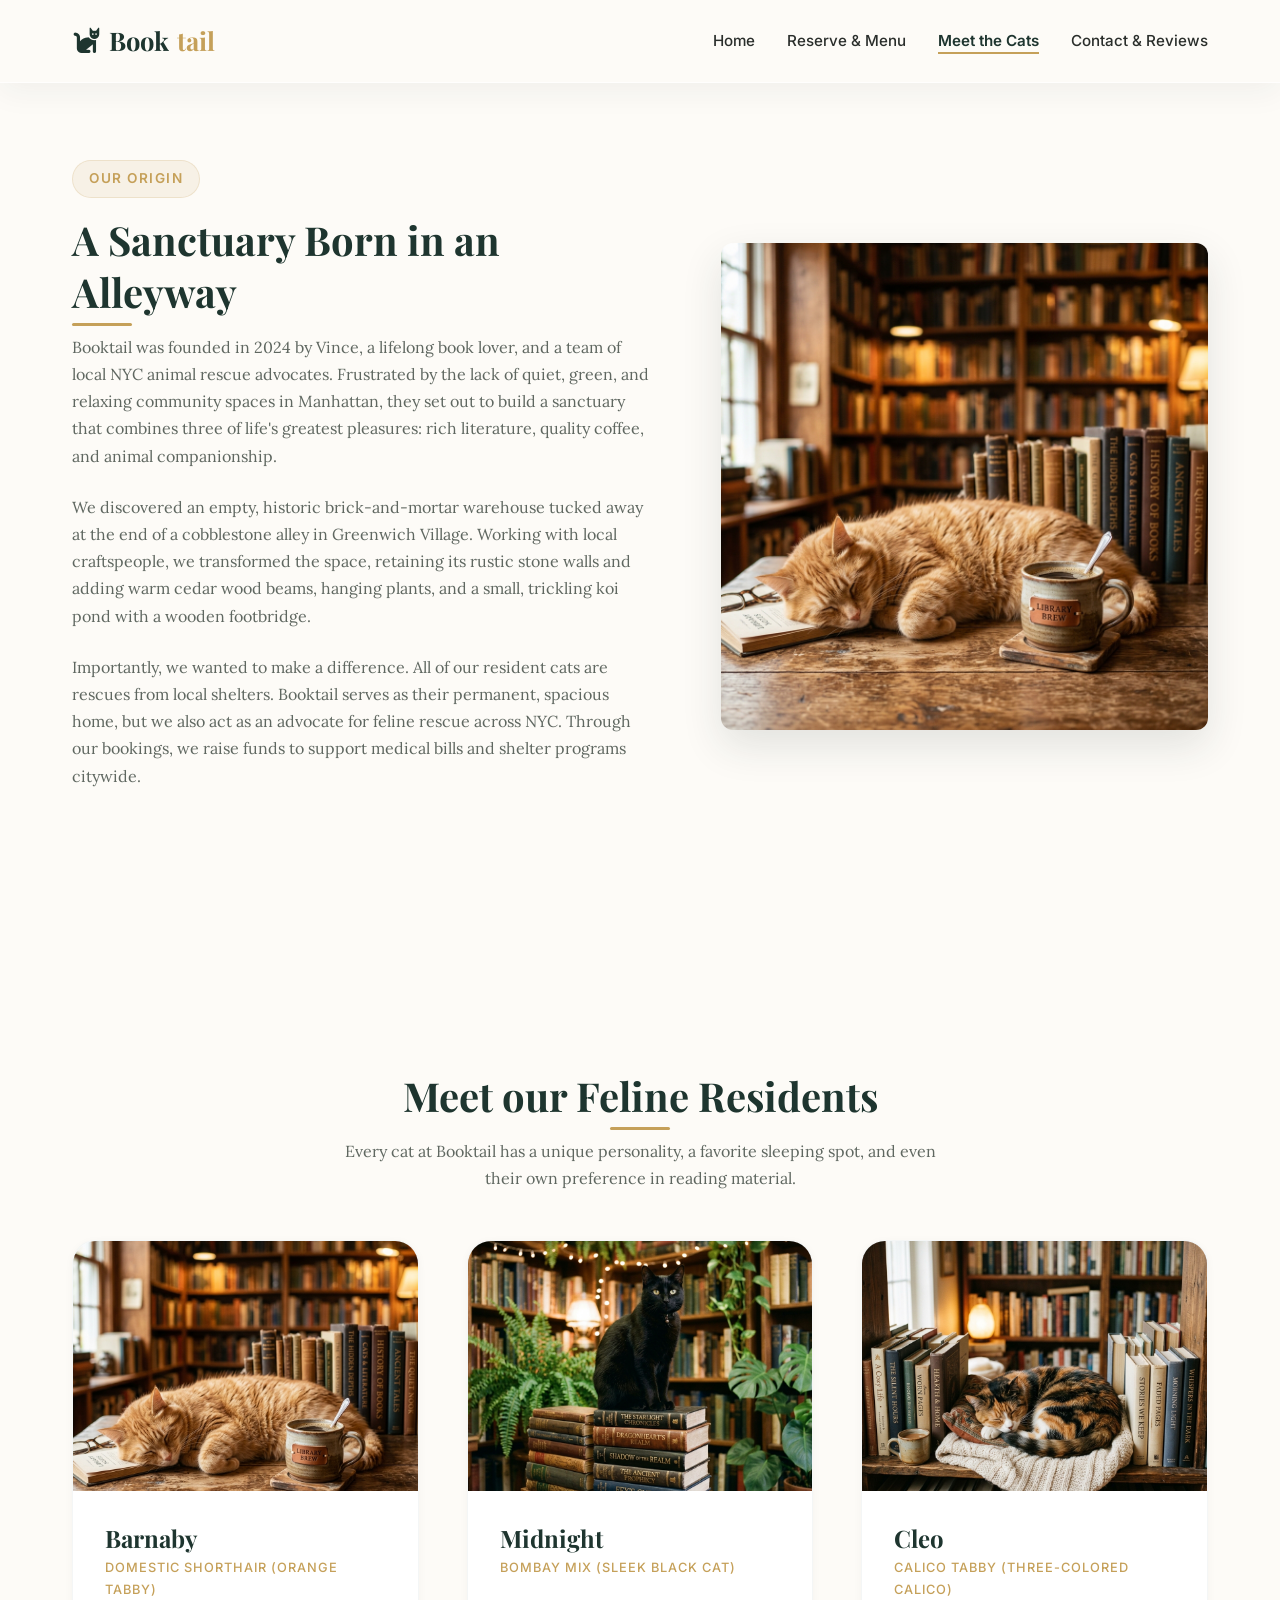
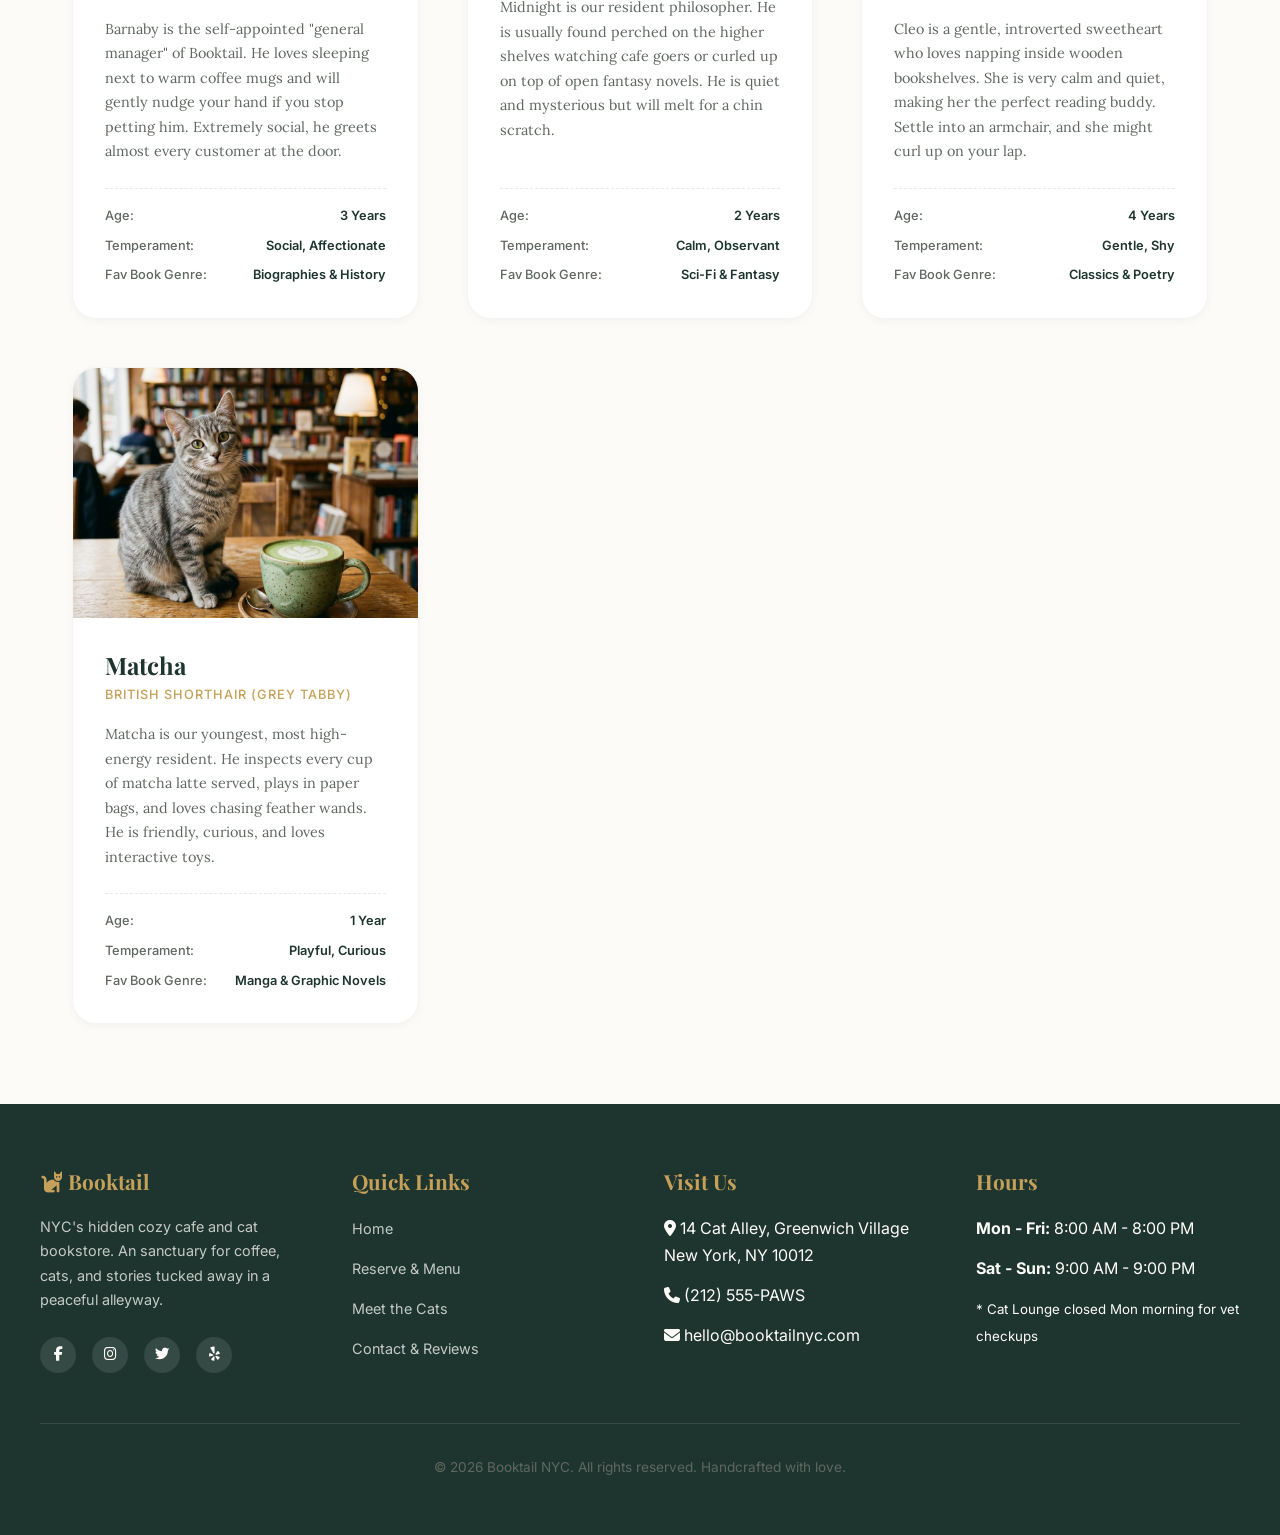
==== about.html @ b5bdcf55 "feat: create about us and meet the cats page" ====
<!DOCTYPE html>
<html lang="en">
<head>
  <meta charset="UTF-8">
  <meta name="viewport" content="width=device-width, initial-scale=1.0">
  <title>About Us & Meet the Cats | Booktail NYC</title>
  <meta name="description" content="Read the story of Booktail NYC and meet our resident rescue cats including Barnaby, Midnight, Cleo, and Matcha.">
  <link rel="stylesheet" href="styles.css">
  <link rel="stylesheet" href="https://cdnjs.cloudflare.com/ajax/libs/font-awesome/6.4.0/css/all.min.css">
</head>
<body>

  <!-- Navigation Header -->
  <header id="main-header">
    <nav class="navbar" id="main-navbar">
      <a href="index.html" class="logo" id="nav-logo">
        <i class="fa-solid fa-cat"></i> Book<span>tail</span>
      </a>
      <button class="menu-toggle" id="mobile-menu-toggle" aria-label="Toggle Navigation Menu">
        <i class="fa-solid fa-bars"></i>
      </button>
      <ul class="nav-links" id="nav-links-menu">
        <li><a href="index.html" id="link-home">Home</a></li>
        <li><a href="reserve.html" id="link-reserve">Reserve & Menu</a></li>
        <li><a href="about.html" class="active" id="link-about">Meet the Cats</a></li>
        <li><a href="contact.html" id="link-contact">Contact & Reviews</a></li>
      </ul>
    </nav>
  </header>

  <main id="about-main">
    
    <!-- Our Story Section -->
    <section class="about-intro-section" id="story-section">
      <div class="about-intro-grid" id="story-grid-container">
        
        <!-- Story Text -->
        <div class="about-story-text" id="story-details">
          <span class="highlight-badge">Our Origin</span>
          <h2>A Sanctuary Born in an Alleyway</h2>
          <p>Booktail was founded in 2024 by Vince, a lifelong book lover, and a team of local NYC animal rescue advocates. Frustrated by the lack of quiet, green, and relaxing community spaces in Manhattan, they set out to build a sanctuary that combines three of life's greatest pleasures: rich literature, quality coffee, and animal companionship.</p>
          <p>We discovered an empty, historic brick-and-mortar warehouse tucked away at the end of a cobblestone alley in Greenwich Village. Working with local craftspeople, we transformed the space, retaining its rustic stone walls and adding warm cedar wood beams, hanging plants, and a small, trickling koi pond with a wooden footbridge.</p>
          <p>Importantly, we wanted to make a difference. All of our resident cats are rescues from local shelters. Booktail serves as their permanent, spacious home, but we also act as an advocate for feline rescue across NYC. Through our bookings, we raise funds to support medical bills and shelter programs citywide.</p>
        </div>

        <!-- Story Image -->
        <div class="about-story-image" id="story-image-wrapper">
          <img src="images/cat1.png" alt="Orange tabby cat cozying up near coffee cup in Booktail cafe" style="box-shadow: var(--shadow-lg);">
        </div>

      </div>
    </section>

    <!-- Feline Family Showcase -->
    <section class="cats-section" id="cats">
      <h2 class="center-header" id="cats-heading">Meet our Feline Residents</h2>
      <p style="text-align: center; max-width: 600px; margin: 1rem auto 3rem;" id="cats-subheading">
        Every cat at Booktail has a unique personality, a favorite sleeping spot, and even their own preference in reading material.
      </p>

      <!-- Cats Grid -->
      <div class="cats-grid" id="cats-grid-container">
        
        <!-- Cat Card 1: Barnaby -->
        <div class="cat-card" id="cat-barnaby">
          <div class="cat-img-box">
            <img src="images/cat1.png" alt="Barnaby, the fluffy orange cat at Booktail">
          </div>
          <div class="cat-info">
            <h3 class="cat-name">Barnaby</h3>
            <span class="cat-breed">Domestic Shorthair (Orange Tabby)</span>
            <p class="cat-bio">Barnaby is the self-appointed "general manager" of Booktail. He loves sleeping next to warm coffee mugs and will gently nudge your hand if you stop petting him. Extremely social, he greets almost every customer at the door.</p>
            <div class="cat-metadata">
              <div class="cat-meta-row">
                <span class="cat-meta-label">Age:</span>
                <span class="cat-meta-val">3 Years</span>
              </div>
              <div class="cat-meta-row">
                <span class="cat-meta-label">Temperament:</span>
                <span class="cat-meta-val">Social, Affectionate</span>
              </div>
              <div class="cat-meta-row">
                <span class="cat-meta-label">Fav Book Genre:</span>
                <span class="cat-meta-val">Biographies & History</span>
              </div>
            </div>
          </div>
        </div>

        <!-- Cat Card 2: Midnight -->
        <div class="cat-card" id="cat-midnight">
          <div class="cat-img-box">
            <img src="images/cat2.png" alt="Midnight, the sleek black cat at Booktail">
          </div>
          <div class="cat-info">
            <h3 class="cat-name">Midnight</h3>
            <span class="cat-breed">Bombay Mix (Sleek Black Cat)</span>
            <p class="cat-bio">Midnight is our resident philosopher. He is usually found perched on the higher shelves watching cafe goers or curled up on top of open fantasy novels. He is quiet and mysterious but will melt for a chin scratch.</p>
            <div class="cat-metadata">
              <div class="cat-meta-row">
                <span class="cat-meta-label">Age:</span>
                <span class="cat-meta-val">2 Years</span>
              </div>
              <div class="cat-meta-row">
                <span class="cat-meta-label">Temperament:</span>
                <span class="cat-meta-val">Calm, Observant</span>
              </div>
              <div class="cat-meta-row">
                <span class="cat-meta-label">Fav Book Genre:</span>
                <span class="cat-meta-val">Sci-Fi & Fantasy</span>
              </div>
            </div>
          </div>
        </div>

        <!-- Cat Card 3: Cleo -->
        <div class="cat-card" id="cat-cleo">
          <div class="cat-img-box">
            <img src="images/cat3.png" alt="Cleo, the calico cat at Booktail">
          </div>
          <div class="cat-info">
            <h3 class="cat-name">Cleo</h3>
            <span class="cat-breed">Calico Tabby (Three-Colored Calico)</span>
            <p class="cat-bio">Cleo is a gentle, introverted sweetheart who loves napping inside wooden bookshelves. She is very calm and quiet, making her the perfect reading buddy. Settle into an armchair, and she might curl up on your lap.</p>
            <div class="cat-metadata">
              <div class="cat-meta-row">
                <span class="cat-meta-label">Age:</span>
                <span class="cat-meta-val">4 Years</span>
              </div>
              <div class="cat-meta-row">
                <span class="cat-meta-label">Temperament:</span>
                <span class="cat-meta-val">Gentle, Shy</span>
              </div>
              <div class="cat-meta-row">
                <span class="cat-meta-label">Fav Book Genre:</span>
                <span class="cat-meta-val">Classics & Poetry</span>
              </div>
            </div>
          </div>
        </div>

        <!-- Cat Card 4: Matcha -->
        <div class="cat-card" id="cat-matcha">
          <div class="cat-img-box">
            <img src="images/cat4.png" alt="Matcha, the grey tabby cat at Booktail">
          </div>
          <div class="cat-info">
            <h3 class="cat-name">Matcha</h3>
            <span class="cat-breed">British Shorthair (Grey Tabby)</span>
            <p class="cat-bio">Matcha is our youngest, most high-energy resident. He inspects every cup of matcha latte served, plays in paper bags, and loves chasing feather wands. He is friendly, curious, and loves interactive toys.</p>
            <div class="cat-metadata">
              <div class="cat-meta-row">
                <span class="cat-meta-label">Age:</span>
                <span class="cat-meta-val">1 Year</span>
              </div>
              <div class="cat-meta-row">
                <span class="cat-meta-label">Temperament:</span>
                <span class="cat-meta-val">Playful, Curious</span>
              </div>
              <div class="cat-meta-row">
                <span class="cat-meta-label">Fav Book Genre:</span>
                <span class="cat-meta-val">Manga & Graphic Novels</span>
              </div>
            </div>
          </div>
        </div>

      </div>
    </section>

  </main>

  <!-- Footer -->
  <footer id="main-footer">
    <div class="footer-content" id="footer-sections">
      <div class="footer-section" id="footer-about">
        <h3><i class="fa-solid fa-cat"></i> Booktail</h3>
        <p>NYC's hidden cozy cafe and cat bookstore. An sanctuary for coffee, cats, and stories tucked away in a peaceful alleyway.</p>
        <div class="social-links" id="footer-socials">
          <a href="#" aria-label="Facebook"><i class="fa-brands fa-facebook-f"></i></a>
          <a href="#" aria-label="Instagram"><i class="fa-brands fa-instagram"></i></a>
          <a href="#" aria-label="Twitter"><i class="fa-brands fa-twitter"></i></a>
          <a href="#" aria-label="Yelp"><i class="fa-brands fa-yelp"></i></a>
        </div>
      </div>
      <div class="footer-section" id="footer-links">
        <h3>Quick Links</h3>
        <ul>
          <li><a href="index.html">Home</a></li>
          <li><a href="reserve.html">Reserve & Menu</a></li>
          <li><a href="about.html">Meet the Cats</a></li>
          <li><a href="contact.html">Contact & Reviews</a></li>
        </ul>
      </div>
      <div class="footer-section" id="footer-contact">
        <h3>Visit Us</h3>
        <ul>
          <li><i class="fa-solid fa-location-dot"></i> 14 Cat Alley, Greenwich Village<br>New York, NY 10012</li>
          <li><i class="fa-solid fa-phone"></i> (212) 555-PAWS</li>
          <li><i class="fa-solid fa-envelope"></i> hello@booktailnyc.com</li>
        </ul>
      </div>
      <div class="footer-section" id="footer-hours">
        <h3>Hours</h3>
        <ul>
          <li><strong>Mon - Fri:</strong> 8:00 AM - 8:00 PM</li>
          <li><strong>Sat - Sun:</strong> 9:00 AM - 9:00 PM</li>
          <li><small>* Cat Lounge closed Mon morning for vet checkups</small></li>
        </ul>
      </div>
    </div>
    <div class="footer-bottom" id="footer-copyright">
      <p>&copy; 2026 Booktail NYC. All rights reserved. Handcrafted with love.</p>
    </div>
  </footer>

  <script src="app.js"></script>
</body>
</html>
---- styles.css ----
/* Booktail Cafe & Bookstore - Lush Cozy Sanctuary Design System */

/* 1. Imports & CSS Custom Properties */
@import url('https://fonts.googleapis.com/css2?family=Inter:wght@300;400;500;600&family=Lora:ital,wght@0,400;0,500;1,400&family=Playfair+Display:ital,wght@0,400;0,600;0,700;1,400&display=swap');

:root {
  /* Color Palette */
  --bg-primary: #FDFBF7;         /* Warm Sand */
  --bg-secondary: #F6F1E9;       /* Soft Cream / Almond */
  --color-primary: #1E352F;      /* Deep Forest Green */
  --color-secondary: #2D5A4F;    /* Moss Green */
  --accent-gold: #C5A059;        /* Warm Gold */
  --accent-gold-hover: #AB853E;  /* Darker Gold */
  --color-stone: #4A524A;        /* Stone Gray */
  --color-text: #2A2E2B;         /* Dark Slate */
  --color-text-light: #5F6760;   /* Charcoal Muted Gray */
  --color-white: #FFFFFF;
  --color-accent-soft: rgba(197, 160, 89, 0.1);
  --color-danger: #D9534F;
  --color-success: #2E7D32;

  /* Fonts */
  --font-heading: 'Playfair Display', Georgia, serif;
  --font-body: 'Lora', Cambria, serif;
  --font-ui: 'Inter', system-ui, -apple-system, sans-serif;

  /* Shadows & Glassmorphism */
  --glass-bg: rgba(253, 251, 247, 0.85);
  --glass-border: rgba(255, 255, 255, 0.6);
  --glass-shadow: 0 8px 32px 0 rgba(30, 53, 47, 0.06);
  --shadow-sm: 0 2px 8px rgba(0, 0, 0, 0.04);
  --shadow-md: 0 8px 24px rgba(30, 53, 47, 0.08);
  --shadow-lg: 0 16px 40px rgba(30, 53, 47, 0.12);

  /* Layout */
  --max-width: 1200px;
  --border-radius-sm: 6px;
  --border-radius-md: 12px;
  --border-radius-lg: 24px;
  --transition-smooth: all 0.35s cubic-bezier(0.4, 0, 0.2, 1);
}

/* 2. Reset */
*, *::before, *::after {
  box-sizing: border-box;
  margin: 0;
  padding: 0;
}

html {
  scroll-behavior: smooth;
  font-size: 16px;
}

body {
  background-color: var(--bg-primary);
  color: var(--color-text);
  font-family: var(--font-body);
  line-height: 1.7;
  -webkit-font-smoothing: antialiased;
  overflow-x: hidden;
}

/* 3. Typography & Base Elements */
h1, h2, h3, h4, h5, h6 {
  font-family: var(--font-heading);
  color: var(--color-primary);
  font-weight: 700;
  line-height: 1.3;
}

h1 {
  font-size: clamp(2.5rem, 5vw, 4rem);
}

h2 {
  font-size: clamp(1.8rem, 4vw, 2.5rem);
  margin-bottom: 1rem;
  position: relative;
  display: inline-block;
}

h2::after {
  content: '';
  position: absolute;
  bottom: -8px;
  left: 0;
  width: 60px;
  height: 3px;
  background-color: var(--accent-gold);
  border-radius: 2px;
}

/* Center aligned header variant */
h2.center-header {
  display: block;
  text-align: center;
}
h2.center-header::after {
  left: 50%;
  transform: translateX(-50%);
}

h3 {
  font-size: 1.5rem;
  margin-bottom: 0.5rem;
}

p {
  margin-bottom: 1.5rem;
  color: var(--color-text-light);
}

a {
  color: var(--color-secondary);
  text-decoration: none;
  transition: var(--transition-smooth);
}

a:hover {
  color: var(--accent-gold);
}

img {
  max-width: 100%;
  height: auto;
  display: block;
  border-radius: var(--border-radius-md);
}

/* Buttons */
.btn {
  display: inline-flex;
  align-items: center;
  justify-content: center;
  padding: 0.8rem 1.8rem;
  font-family: var(--font-ui);
  font-weight: 500;
  font-size: 0.95rem;
  border-radius: 50px;
  cursor: pointer;
  transition: var(--transition-smooth);
  border: 2px solid transparent;
  outline: none;
  gap: 0.5rem;
}

.btn-primary {
  background-color: var(--color-primary);
  color: var(--bg-primary);
}

.btn-primary:hover {
  background-color: var(--color-secondary);
  transform: translateY(-2px);
  box-shadow: 0 4px 15px rgba(45, 90, 79, 0.3);
  color: var(--color-white);
}

.btn-secondary {
  background-color: transparent;
  color: var(--color-primary);
  border-color: var(--color-primary);
}

.btn-secondary:hover {
  background-color: var(--color-primary);
  color: var(--bg-primary);
  transform: translateY(-2px);
}

.btn-gold {
  background-color: var(--accent-gold);
  color: var(--color-primary);
  font-weight: 600;
}

.btn-gold:hover {
  background-color: var(--accent-gold-hover);
  color: var(--color-white);
  transform: translateY(-2px);
  box-shadow: 0 4px 15px rgba(197, 160, 89, 0.3);
}

.btn-sm {
  padding: 0.5rem 1.2rem;
  font-size: 0.85rem;
}

/* 4. Layout & Containers */
header {
  position: fixed;
  top: 0;
  left: 0;
  width: 100%;
  z-index: 1000;
  background: var(--glass-bg);
  backdrop-filter: blur(12px);
  -webkit-backdrop-filter: blur(12px);
  border-bottom: 1px solid var(--glass-border);
  box-shadow: var(--glass-shadow);
  transition: var(--transition-smooth);
}

.navbar {
  max-width: var(--max-width);
  margin: 0 auto;
  padding: 1.2rem 2rem;
  display: flex;
  justify-content: space-between;
  align-items: center;
}

.logo {
  font-family: var(--font-heading);
  font-size: 1.6rem;
  font-weight: 700;
  color: var(--color-primary);
  display: flex;
  align-items: center;
  gap: 0.5rem;
}

.logo span {
  color: var(--accent-gold);
}

.nav-links {
  display: flex;
  list-style: none;
  gap: 2rem;
  align-items: center;
}

.nav-links a {
  font-family: var(--font-ui);
  font-weight: 500;
  font-size: 0.95rem;
  color: var(--color-text);
  position: relative;
  padding: 0.25rem 0;
}

.nav-links a::after {
  content: '';
  position: absolute;
  bottom: 0;
  left: 0;
  width: 0;
  height: 2px;
  background-color: var(--accent-gold);
  transition: var(--transition-smooth);
}

.nav-links a:hover::after,
.nav-links a.active::after {
  width: 100%;
}

.nav-links a.active {
  color: var(--color-primary);
  font-weight: 600;
}

.menu-toggle {
  display: none;
  background: none;
  border: none;
  font-size: 1.5rem;
  color: var(--color-primary);
  cursor: pointer;
}

/* Main Workspace */
main {
  margin-top: 80px; /* offset for fixed navbar */
  min-height: calc(100vh - 80px - 300px);
}

section {
  max-width: var(--max-width);
  margin: 0 auto;
  padding: 5rem 2rem;
}

.container {
  width: 100%;
}

/* Footer */
footer {
  background-color: var(--color-primary);
  color: var(--bg-primary);
  padding: 4rem 2rem 2rem;
  font-family: var(--font-ui);
}

.footer-content {
  max-width: var(--max-width);
  margin: 0 auto;
  display: grid;
  grid-template-columns: repeat(auto-fit, minmax(250px, 1fr));
  gap: 3rem;
  margin-bottom: 3rem;
}

.footer-section h3 {
  color: var(--accent-gold);
  font-family: var(--font-heading);
  font-size: 1.3rem;
  margin-bottom: 1.2rem;
}

.footer-section p, .footer-section a {
  color: rgba(253, 251, 247, 0.75);
  font-size: 0.9rem;
}

.footer-section a:hover {
  color: var(--accent-gold);
}

.footer-section ul {
  list-style: none;
}

.footer-section ul li {
  margin-bottom: 0.8rem;
}

.social-links {
  display: flex;
  gap: 1rem;
  margin-top: 1rem;
}

.social-links a {
  display: inline-flex;
  align-items: center;
  justify-content: center;
  width: 36px;
  height: 36px;
  border-radius: 50%;
  background-color: rgba(255, 255, 255, 0.1);
  color: var(--bg-primary);
  transition: var(--transition-smooth);
}

.social-links a:hover {
  background-color: var(--accent-gold);
  color: var(--color-primary);
  transform: translateY(-3px);
}

.footer-bottom {
  max-width: var(--max-width);
  margin: 0 auto;
  padding-top: 2rem;
  border-top: 1px solid rgba(253, 251, 247, 0.1);
  text-align: center;
  font-size: 0.85rem;
  color: rgba(253, 251, 247, 0.5);
}

/* 5. Home Page Specifics */
.hero {
  position: relative;
  height: 85vh;
  min-height: 550px;
  display: flex;
  align-items: center;
  color: var(--color-white);
  padding: 0;
  overflow: hidden;
  background-color: var(--color-primary);
}

.hero::before {
  content: '';
  position: absolute;
  top: 0;
  left: 0;
  width: 100%;
  height: 100%;
  background: linear-gradient(135deg, rgba(30, 53, 47, 0.92) 0%, rgba(30, 53, 47, 0.45) 100%);
  z-index: 2;
}

.hero-img {
  position: absolute;
  top: 0;
  left: 0;
  width: 100%;
  height: 100%;
  object-fit: cover;
  z-index: 1;
}

.hero-content {
  position: relative;
  z-index: 3;
  max-width: 800px;
  padding: 2rem 4rem;
}

.hero-content h1 {
  color: var(--bg-primary);
  margin-bottom: 1.5rem;
  text-shadow: 0 2px 10px rgba(0, 0, 0, 0.3);
}

.hero-content p {
  color: rgba(253, 251, 247, 0.9);
  font-size: clamp(1.1rem, 2vw, 1.3rem);
  margin-bottom: 2.5rem;
  max-width: 650px;
}

.hero-buttons {
  display: flex;
  gap: 1rem;
  flex-wrap: wrap;
}

/* Feature Panels / Vibe Showcase */
.vibe-grid {
  display: grid;
  grid-template-columns: 1fr 1fr;
  gap: 4rem;
  align-items: center;
  margin-bottom: 6rem;
}

.vibe-grid.reverse {
  direction: rtl;
}

.vibe-grid.reverse .vibe-text {
  direction: ltr;
}

.vibe-text {
  padding-right: 1.5rem;
}

.vibe-img-container {
  position: relative;
  border-radius: var(--border-radius-lg);
  overflow: hidden;
  box-shadow: var(--shadow-lg);
}

.vibe-img-container::after {
  content: '';
  position: absolute;
  top: 0;
  left: 0;
  width: 100%;
  height: 100%;
  border: 1px solid var(--glass-border);
  pointer-events: none;
  border-radius: var(--border-radius-lg);
}

.highlight-badge {
  display: inline-block;
  background-color: var(--color-accent-soft);
  color: var(--accent-gold);
  font-family: var(--font-ui);
  font-weight: 600;
  font-size: 0.85rem;
  text-transform: uppercase;
  letter-spacing: 1.5px;
  padding: 0.4rem 1rem;
  border-radius: 50px;
  margin-bottom: 1rem;
  border: 1px solid rgba(197, 160, 89, 0.2);
}

/* 6. Reserve, Menu & Books Page */
.reserve-layout {
  display: grid;
  grid-template-columns: 1fr 1fr;
  gap: 4rem;
  align-items: start;
}

.reserve-card {
  background: var(--color-white);
  border: 1px solid rgba(45, 90, 79, 0.08);
  border-radius: var(--border-radius-lg);
  padding: 3rem;
  box-shadow: var(--shadow-md);
}

/* Form Styles */
.form-group {
  margin-bottom: 1.5rem;
}

.form-group label {
  display: block;
  font-family: var(--font-ui);
  font-weight: 500;
  font-size: 0.9rem;
  color: var(--color-primary);
  margin-bottom: 0.5rem;
}

.form-control {
  width: 100%;
  padding: 0.85rem 1.2rem;
  font-family: var(--font-ui);
  font-size: 0.95rem;
  color: var(--color-text);
  background-color: var(--bg-primary);
  border: 1px solid rgba(30, 53, 47, 0.15);
  border-radius: var(--border-radius-sm);
  transition: var(--transition-smooth);
  outline: none;
}

.form-control:focus {
  border-color: var(--accent-gold);
  box-shadow: 0 0 0 3px rgba(197, 160, 89, 0.15);
}

textarea.form-control {
  resize: vertical;
  min-height: 120px;
}

.checkbox-group {
  display: flex;
  align-items: center;
  gap: 0.5rem;
}

.checkbox-group input {
  width: 18px;
  height: 18px;
  accent-color: var(--color-secondary);
}

/* Menu Section */
.menu-section {
  margin-top: 5rem;
}

.menu-tabs {
  display: flex;
  justify-content: center;
  list-style: none;
  gap: 1rem;
  margin-bottom: 3rem;
}

.menu-tab-btn {
  padding: 0.7rem 2rem;
  font-family: var(--font-ui);
  font-weight: 500;
  background-color: var(--bg-secondary);
  border: 1px solid rgba(30, 53, 47, 0.05);
  color: var(--color-text-light);
  border-radius: 50px;
  cursor: pointer;
  transition: var(--transition-smooth);
}

.menu-tab-btn:hover,
.menu-tab-btn.active {
  background-color: var(--color-primary);
  color: var(--bg-primary);
}

.menu-container {
  display: grid;
  grid-template-columns: 2fr 1fr;
  gap: 3rem;
  align-items: start;
}

.menu-grid {
  display: grid;
  grid-template-columns: 1fr 1fr;
  gap: 2rem;
}

.menu-panel {
  display: none;
}

.menu-panel.active {
  display: grid;
}

.menu-item {
  background-color: var(--color-white);
  border-radius: var(--border-radius-md);
  padding: 1.5rem;
  box-shadow: var(--shadow-sm);
  border: 1px solid rgba(45, 90, 79, 0.05);
  display: flex;
  flex-direction: column;
  justify-content: space-between;
  transition: var(--transition-smooth);
}

.menu-item:hover {
  transform: translateY(-3px);
  box-shadow: var(--shadow-md);
}

.menu-item-header {
  display: flex;
  justify-content: space-between;
  align-items: flex-start;
  margin-bottom: 0.5rem;
}

.menu-item-title {
  font-family: var(--font-heading);
  font-size: 1.15rem;
  font-weight: 600;
  color: var(--color-primary);
}

.menu-item-price {
  font-family: var(--font-ui);
  font-weight: 600;
  color: var(--accent-gold);
}

.menu-item-desc {
  font-size: 0.85rem;
  color: var(--color-text-light);
  margin-bottom: 1rem;
}

/* Pre-order Cart sidebar */
.cart-card {
  background: var(--color-white);
  border: 1px solid rgba(45, 90, 79, 0.08);
  border-radius: var(--border-radius-lg);
  padding: 2rem;
  box-shadow: var(--shadow-md);
  position: sticky;
  top: 100px;
}

.cart-title {
  font-family: var(--font-heading);
  font-size: 1.4rem;
  color: var(--color-primary);
  margin-bottom: 1.5rem;
  border-bottom: 1px solid rgba(30, 53, 47, 0.1);
  padding-bottom: 0.8rem;
  display: flex;
  justify-content: space-between;
  align-items: center;
}

.cart-items {
  list-style: none;
  max-height: 250px;
  overflow-y: auto;
  margin-bottom: 1.5rem;
  padding-right: 0.5rem;
}

.cart-item {
  display: flex;
  justify-content: space-between;
  align-items: center;
  font-family: var(--font-ui);
  font-size: 0.9rem;
  margin-bottom: 1rem;
  border-bottom: 1px dashed rgba(30, 53, 47, 0.08);
  padding-bottom: 0.5rem;
}

.cart-item-info {
  flex-grow: 1;
}

.cart-item-name {
  font-weight: 500;
  color: var(--color-text);
}

.cart-item-qty {
  font-size: 0.8rem;
  color: var(--color-text-light);
}

.cart-item-price {
  font-weight: 600;
  margin-left: 1rem;
}

.cart-remove-btn {
  background: none;
  border: none;
  color: var(--color-danger);
  cursor: pointer;
  margin-left: 0.8rem;
  font-size: 1.1rem;
  transition: var(--transition-smooth);
}

.cart-remove-btn:hover {
  transform: scale(1.2);
}

.cart-empty-msg {
  color: var(--color-text-light);
  font-style: italic;
  text-align: center;
  padding: 2rem 0;
  font-size: 0.9rem;
}

.cart-total-section {
  border-top: 1px solid rgba(30, 53, 47, 0.1);
  padding-top: 1rem;
  margin-bottom: 1.5rem;
}

.cart-total-row {
  display: flex;
  justify-content: space-between;
  font-family: var(--font-ui);
  font-weight: 600;
  font-size: 1.1rem;
  color: var(--color-primary);
}

/* Book Inventory Section */
.books-section {
  margin-top: 5rem;
  border-top: 1px solid rgba(30, 53, 47, 0.1);
  padding-top: 5rem;
}

.search-bar-container {
  display: flex;
  gap: 1rem;
  max-width: 600px;
  margin: 0 auto 3rem;
}

.search-bar {
  flex-grow: 1;
}

.books-grid {
  display: grid;
  grid-template-columns: repeat(auto-fill, minmax(280px, 1fr));
  gap: 2rem;
}

.book-card {
  background-color: var(--color-white);
  border-radius: var(--border-radius-md);
  padding: 1.8rem;
  box-shadow: var(--shadow-sm);
  border: 1px solid rgba(45, 90, 79, 0.05);
  display: flex;
  flex-direction: column;
  justify-content: space-between;
  transition: var(--transition-smooth);
  position: relative;
  overflow: hidden;
}

.book-card::before {
  content: '';
  position: absolute;
  top: 0;
  left: 0;
  width: 5px;
  height: 100%;
  background-color: var(--color-secondary);
}

.book-card.fantasy::before { background-color: #7B1FA2; }
.book-card.classic::before { background-color: #388E3C; }
.book-card.thriller::before { background-color: #D32F2F; }
.book-card.nonfiction::before { background-color: #F57C00; }
.book-card.manga::before { background-color: #0288D1; }

.book-card:hover {
  transform: translateY(-4px);
  box-shadow: var(--shadow-md);
}

.book-genre {
  font-family: var(--font-ui);
  font-size: 0.75rem;
  font-weight: 600;
  text-transform: uppercase;
  color: var(--color-text-light);
  margin-bottom: 0.5rem;
  letter-spacing: 1px;
}

.book-title {
  font-family: var(--font-heading);
  font-size: 1.25rem;
  color: var(--color-primary);
  margin-bottom: 0.25rem;
  font-weight: 600;
  line-height: 1.4;
}

.book-author {
  font-size: 0.9rem;
  font-style: italic;
  color: var(--color-text-light);
  margin-bottom: 1rem;
}

.book-details {
  font-family: var(--font-ui);
  font-size: 0.85rem;
  margin-bottom: 1.5rem;
}

.book-detail-row {
  display: flex;
  justify-content: space-between;
  margin-bottom: 0.4rem;
}

.book-status {
  display: inline-flex;
  align-items: center;
  gap: 0.3rem;
  padding: 0.2rem 0.6rem;
  border-radius: 4px;
  font-size: 0.75rem;
  font-weight: 600;
  font-family: var(--font-ui);
}

.book-status.available {
  background-color: rgba(46, 125, 50, 0.1);
  color: var(--color-success);
}

.book-status.rented {
  background-color: rgba(217, 83, 79, 0.1);
  color: var(--color-danger);
}

/* Modal overlay */
.modal-overlay {
  position: fixed;
  top: 0;
  left: 0;
  width: 100%;
  height: 100%;
  background-color: rgba(30, 53, 47, 0.6);
  z-index: 2000;
  display: flex;
  align-items: center;
  justify-content: center;
  opacity: 0;
  pointer-events: none;
  transition: var(--transition-smooth);
  backdrop-filter: blur(4px);
}

.modal-overlay.active {
  opacity: 1;
  pointer-events: auto;
}

.modal-box {
  background-color: var(--color-white);
  border-radius: var(--border-radius-lg);
  padding: 3rem;
  max-width: 500px;
  width: 90%;
  text-align: center;
  box-shadow: var(--shadow-lg);
  transform: translateY(-30px);
  transition: var(--transition-smooth);
  border: 1px solid var(--glass-border);
}

.modal-overlay.active .modal-box {
  transform: translateY(0);
}

.modal-icon {
  font-size: 3rem;
  color: var(--accent-gold);
  margin-bottom: 1.5rem;
}

.modal-box h3 {
  margin-bottom: 1rem;
}

.modal-box p {
  font-size: 0.95rem;
  margin-bottom: 2rem;
}

/* 7. About Us & Meet the Cats Page */
.about-intro-grid {
  display: grid;
  grid-template-columns: 1.2fr 1fr;
  gap: 4rem;
  align-items: center;
  margin-bottom: 6rem;
}

.cats-grid {
  display: grid;
  grid-template-columns: repeat(auto-fit, minmax(280px, 1fr));
  gap: 3rem;
  margin-top: 3rem;
}

.cat-card {
  background-color: var(--color-white);
  border-radius: var(--border-radius-lg);
  overflow: hidden;
  box-shadow: var(--shadow-sm);
  border: 1px solid rgba(45, 90, 79, 0.05);
  transition: var(--transition-smooth);
  display: flex;
  flex-direction: column;
}

.cat-card:hover {
  transform: translateY(-6px);
  box-shadow: var(--shadow-lg);
}

.cat-img-box {
  height: 250px;
  overflow: hidden;
  position: relative;
}

.cat-img-box img {
  width: 100%;
  height: 100%;
  object-fit: cover;
  border-radius: 0;
  transition: var(--transition-smooth);
}

.cat-card:hover .cat-img-box img {
  transform: scale(1.05);
}

.cat-info {
  padding: 2rem;
  display: flex;
  flex-direction: column;
  flex-grow: 1;
}

.cat-name {
  font-family: var(--font-heading);
  font-size: 1.5rem;
  color: var(--color-primary);
  margin-bottom: 0.2rem;
}

.cat-breed {
  font-family: var(--font-ui);
  font-size: 0.8rem;
  font-weight: 500;
  text-transform: uppercase;
  color: var(--accent-gold);
  letter-spacing: 1px;
  margin-bottom: 1rem;
}

.cat-bio {
  font-size: 0.9rem;
  color: var(--color-text-light);
  margin-bottom: 1.5rem;
  flex-grow: 1;
}

.cat-metadata {
  border-top: 1px dashed rgba(30, 53, 47, 0.1);
  padding-top: 1rem;
  display: flex;
  flex-direction: column;
  gap: 0.5rem;
}

.cat-meta-row {
  display: flex;
  justify-content: space-between;
  font-size: 0.8rem;
  font-family: var(--font-ui);
}

.cat-meta-label {
  color: var(--color-text-light);
  font-weight: 500;
}

.cat-meta-val {
  color: var(--color-primary);
  font-weight: 600;
}

/* 8. Contact & Reviews Page */
.contact-layout {
  display: grid;
  grid-template-columns: 1fr 1fr;
  gap: 4rem;
  align-items: start;
}

.contact-card {
  background-color: var(--color-white);
  border: 1px solid rgba(45, 90, 79, 0.08);
  border-radius: var(--border-radius-lg);
  padding: 3rem;
  box-shadow: var(--shadow-md);
}

.contact-info-list {
  list-style: none;
  margin: 2rem 0;
}

.contact-info-item {
  display: flex;
  align-items: flex-start;
  gap: 1rem;
  margin-bottom: 1.5rem;
  font-family: var(--font-ui);
}

.contact-info-icon {
  color: var(--accent-gold);
  font-size: 1.3rem;
  margin-top: 0.2rem;
}

.contact-info-title {
  font-weight: 600;
  color: var(--color-primary);
}

/* Star Rating Input */
.star-rating-container {
  display: flex;
  gap: 0.4rem;
  font-size: 1.8rem;
  margin-bottom: 0.5rem;
}

.star-rating-btn {
  color: #E2E8F0; /* Slate Gray */
  cursor: pointer;
  transition: var(--transition-smooth);
}

.star-rating-btn:hover,
.star-rating-btn.active {
  color: var(--accent-gold);
}

/* Reviews Feed */
.reviews-section-wrapper {
  margin-top: 5rem;
  border-top: 1px solid rgba(30, 53, 47, 0.1);
  padding-top: 5rem;
}

.reviews-summary {
  display: flex;
  align-items: center;
  gap: 2rem;
  margin-bottom: 3rem;
  background-color: var(--bg-secondary);
  padding: 2rem;
  border-radius: var(--border-radius-md);
}

.reviews-summary-large {
  font-size: 3rem;
  font-weight: 700;
  color: var(--color-primary);
  font-family: var(--font-ui);
}

.reviews-summary-stars {
  display: flex;
  color: var(--accent-gold);
  font-size: 1.3rem;
  margin-bottom: 0.2rem;
}

.reviews-summary-count {
  font-size: 0.85rem;
  font-family: var(--font-ui);
  color: var(--color-text-light);
}

.reviews-feed {
  display: grid;
  grid-template-columns: 1fr 1fr;
  gap: 2rem;
}

.review-item {
  background-color: var(--color-white);
  border-radius: var(--border-radius-md);
  padding: 2rem;
  box-shadow: var(--shadow-sm);
  border: 1px solid rgba(45, 90, 79, 0.05);
  transition: var(--transition-smooth);
}

.review-item:hover {
  transform: translateY(-2px);
  box-shadow: var(--shadow-md);
}

.review-header {
  display: flex;
  justify-content: space-between;
  align-items: flex-start;
  margin-bottom: 1rem;
}

.review-author {
  font-family: var(--font-heading);
  font-size: 1.15rem;
  font-weight: 600;
  color: var(--color-primary);
}

.review-date {
  font-family: var(--font-ui);
  font-size: 0.75rem;
  color: var(--color-text-light);
}

.review-stars {
  display: flex;
  color: var(--accent-gold);
  font-size: 1rem;
  margin-bottom: 0.8rem;
}

.review-comment {
  font-size: 0.9rem;
  color: var(--color-text-light);
  line-height: 1.6;
}

/* Reviews Carousel on Home Page */
.home-reviews-carousel {
  position: relative;
  max-width: 800px;
  margin: 0 auto;
  overflow: hidden;
  padding: 1rem 0;
}

.carousel-track {
  display: flex;
  transition: transform 0.5s ease-in-out;
}

.carousel-slide {
  min-width: 100%;
  padding: 1rem;
}

.carousel-card {
  background-color: var(--color-white);
  border-radius: var(--border-radius-lg);
  padding: 3rem;
  box-shadow: var(--shadow-md);
  text-align: center;
  border: 1px solid rgba(45, 90, 79, 0.05);
}

.carousel-quote {
  font-family: var(--font-heading);
  font-size: 1.4rem;
  font-style: italic;
  color: var(--color-primary);
  margin-bottom: 1.5rem;
  line-height: 1.6;
}

.carousel-stars {
  display: flex;
  justify-content: center;
  color: var(--accent-gold);
  font-size: 1.2rem;
  margin-bottom: 1rem;
}

.carousel-author {
  font-family: var(--font-ui);
  font-weight: 600;
  color: var(--color-text);
  font-size: 0.95rem;
}

.carousel-nav-btn {
  position: absolute;
  top: 50%;
  transform: translateY(-50%);
  background: var(--color-white);
  border: 1px solid rgba(30, 53, 47, 0.1);
  color: var(--color-primary);
  width: 44px;
  height: 44px;
  border-radius: 50%;
  cursor: pointer;
  display: flex;
  align-items: center;
  justify-content: center;
  box-shadow: var(--shadow-sm);
  z-index: 10;
  transition: var(--transition-smooth);
}

.carousel-nav-btn:hover {
  background-color: var(--color-primary);
  color: var(--bg-primary);
}

.carousel-nav-btn.prev { left: 0; }
.carousel-nav-btn.next { right: 0; }

.carousel-indicators {
  display: flex;
  justify-content: center;
  gap: 0.5rem;
  margin-top: 2rem;
}

.carousel-indicator {
  width: 8px;
  height: 8px;
  border-radius: 50%;
  background-color: rgba(30, 53, 47, 0.2);
  cursor: pointer;
  transition: var(--transition-smooth);
}

.carousel-indicator.active {
  background-color: var(--accent-gold);
  width: 24px;
  border-radius: 10px;
}


/* 9. Responsiveness */
@media (max-width: 992px) {
  .vibe-grid {
    grid-template-columns: 1fr;
    gap: 2.5rem;
    margin-bottom: 4rem;
  }
  
  .vibe-grid.reverse {
    direction: ltr;
  }
  
  .vibe-text {
    padding-right: 0;
  }
  
  .reserve-layout,
  .contact-layout {
    grid-template-columns: 1fr;
    gap: 3rem;
  }
  
  .menu-container {
    grid-template-columns: 1fr;
  }
  
  .cart-card {
    position: static;
  }
  
  .about-intro-grid {
    grid-template-columns: 1fr;
    gap: 2.5rem;
  }
}

@media (max-width: 768px) {
  .nav-links {
    position: fixed;
    top: 75px;
    left: -100%;
    width: 100%;
    height: calc(100vh - 75px);
    background-color: var(--bg-primary);
    flex-direction: column;
    padding: 3rem 2rem;
    gap: 2rem;
    transition: 0.4s cubic-bezier(0.4, 0, 0.2, 1);
    box-shadow: var(--shadow-lg);
    border-top: 1px solid rgba(30, 53, 47, 0.05);
    z-index: 999;
  }
  
  .nav-links.active {
    left: 0;
  }
  
  .menu-toggle {
    display: block;
  }
  
  .hero-content {
    padding: 2rem;
  }
  
  .menu-grid {
    grid-template-columns: 1fr;
  }
  
  .reviews-feed {
    grid-template-columns: 1fr;
  }
  
  .reserve-card,
  .contact-card {
    padding: 2rem 1.5rem;
  }
  
  .home-reviews-carousel {
    padding: 1rem 1.5rem;
  }
  
  .carousel-card {
    padding: 2rem 1.5rem;
  }
  
  .carousel-nav-btn {
    display: none;
  }
}
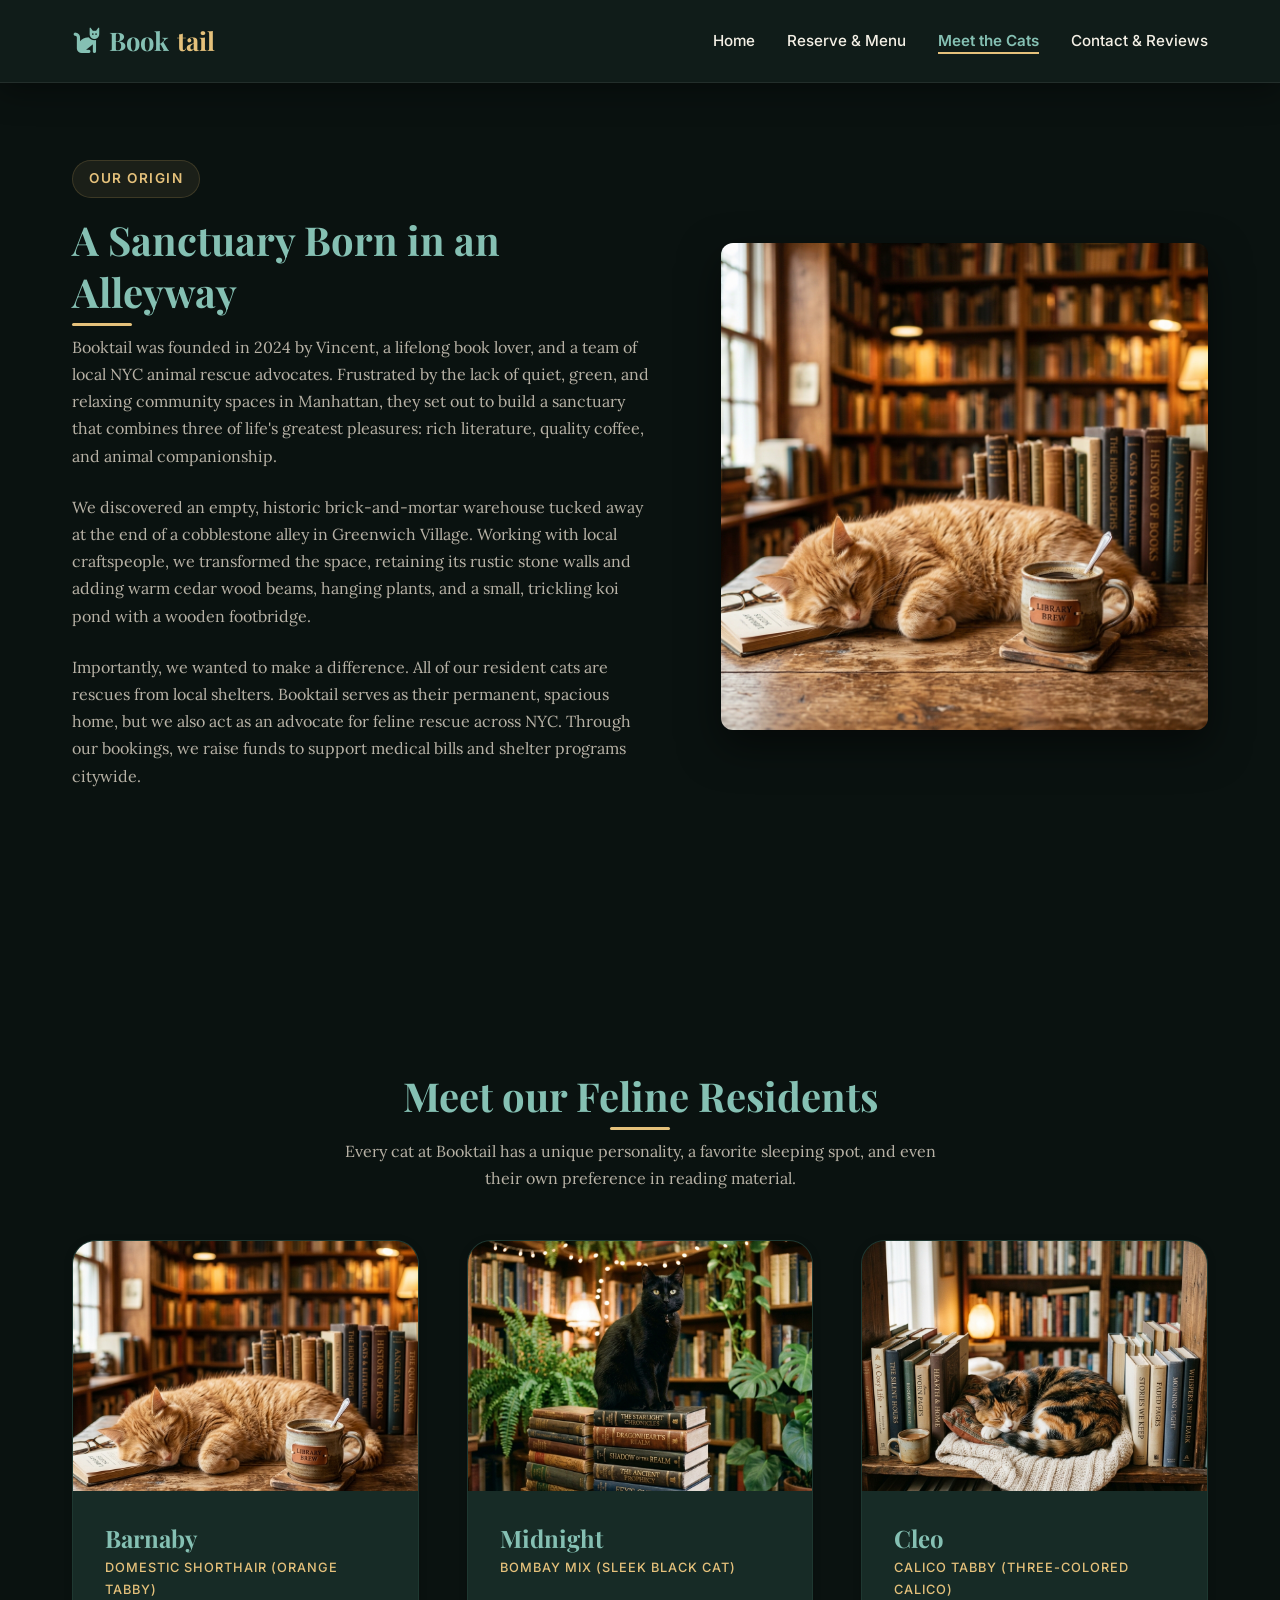
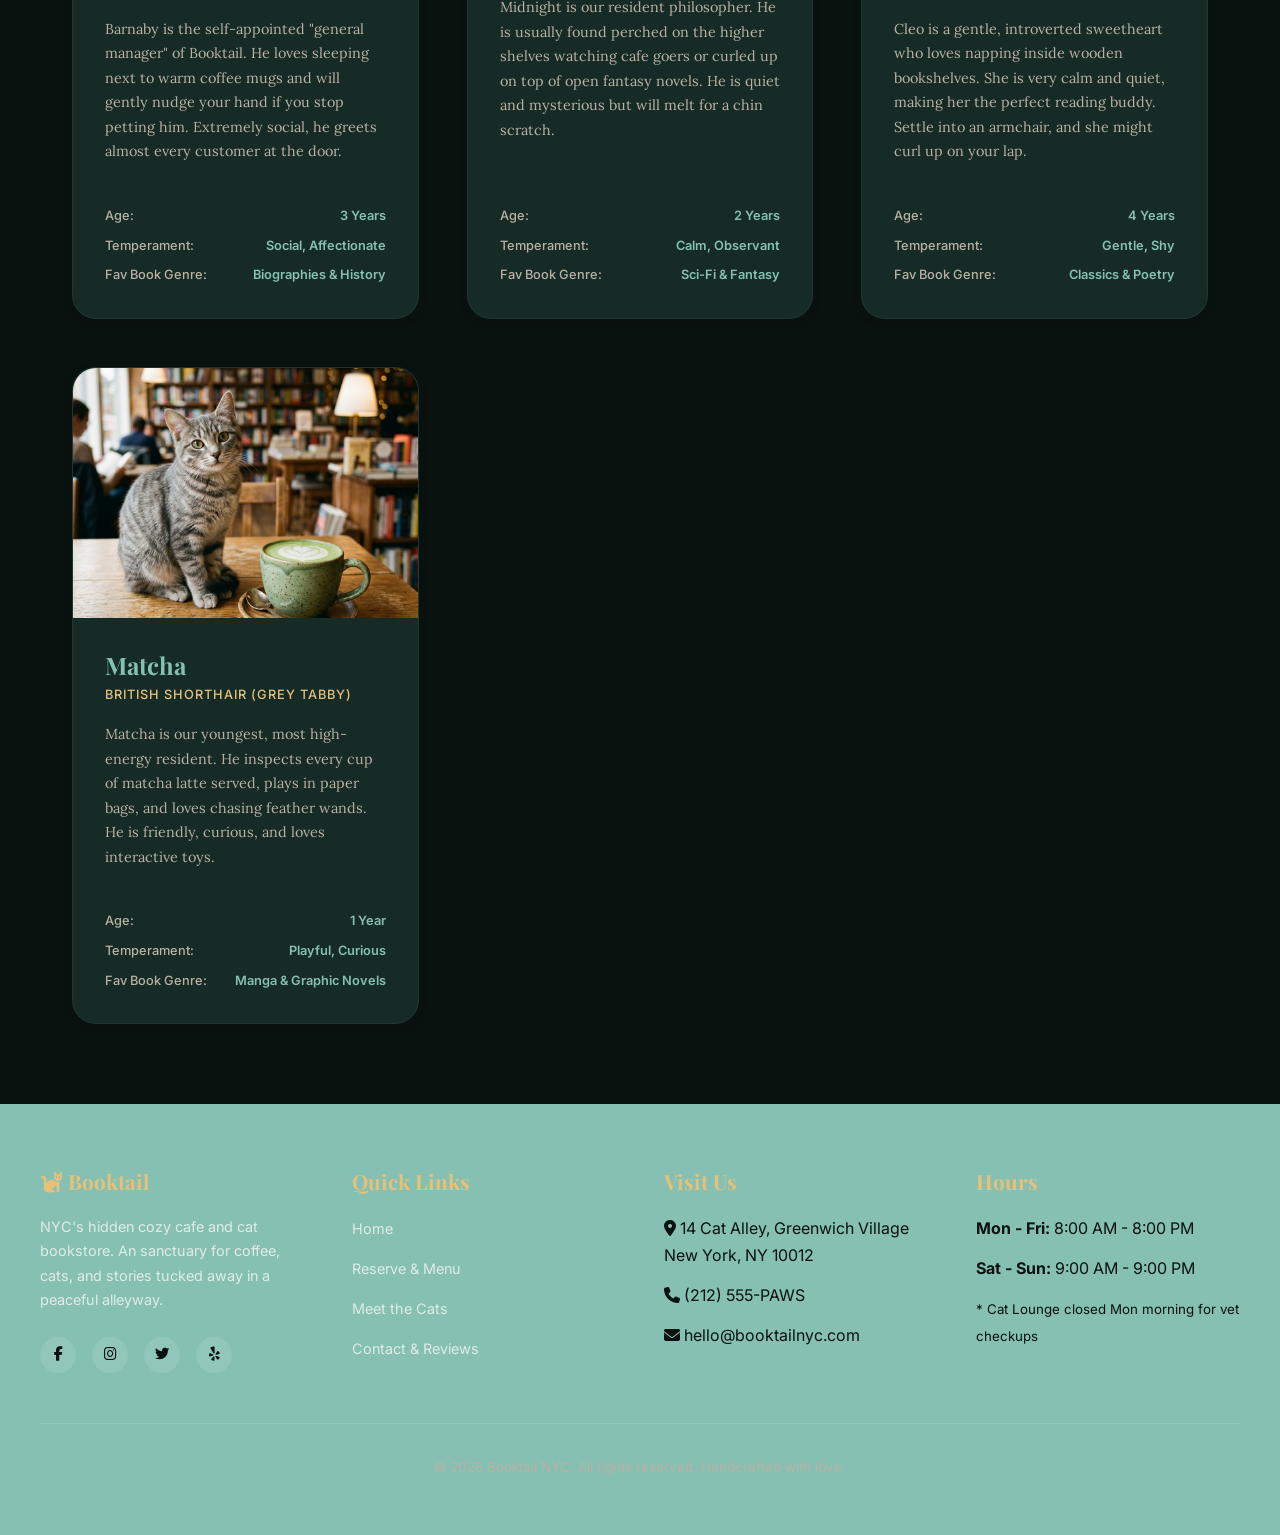
==== commit e30d25d1: "docs: update founder name from Vince to Vincent across codebase" ====
--- a/about.html
+++ b/about.html
@@ -38,7 +38,7 @@
         <div class="about-story-text" id="story-details">
           <span class="highlight-badge">Our Origin</span>
           <h2>A Sanctuary Born in an Alleyway</h2>
-          <p>Booktail was founded in 2024 by Vince, a lifelong book lover, and a team of local NYC animal rescue advocates. Frustrated by the lack of quiet, green, and relaxing community spaces in Manhattan, they set out to build a sanctuary that combines three of life's greatest pleasures: rich literature, quality coffee, and animal companionship.</p>
+          <p>Booktail was founded in 2024 by Vincent, a lifelong book lover, and a team of local NYC animal rescue advocates. Frustrated by the lack of quiet, green, and relaxing community spaces in Manhattan, they set out to build a sanctuary that combines three of life's greatest pleasures: rich literature, quality coffee, and animal companionship.</p>
           <p>We discovered an empty, historic brick-and-mortar warehouse tucked away at the end of a cobblestone alley in Greenwich Village. Working with local craftspeople, we transformed the space, retaining its rustic stone walls and adding warm cedar wood beams, hanging plants, and a small, trickling koi pond with a wooden footbridge.</p>
           <p>Importantly, we wanted to make a difference. All of our resident cats are rescues from local shelters. Booktail serves as their permanent, spacious home, but we also act as an advocate for feline rescue across NYC. Through our bookings, we raise funds to support medical bills and shelter programs citywide.</p>
         </div>
--- a/styles.css
+++ b/styles.css
@@ -5,19 +5,21 @@
 
 :root {
   /* Color Palette */
-  --bg-primary: #FDFBF7;         /* Warm Sand */
-  --bg-secondary: #F6F1E9;       /* Soft Cream / Almond */
-  --color-primary: #1E352F;      /* Deep Forest Green */
-  --color-secondary: #2D5A4F;    /* Moss Green */
-  --accent-gold: #C5A059;        /* Warm Gold */
-  --accent-gold-hover: #AB853E;  /* Darker Gold */
-  --color-stone: #4A524A;        /* Stone Gray */
-  --color-text: #2A2E2B;         /* Dark Slate */
-  --color-text-light: #5F6760;   /* Charcoal Muted Gray */
+  --bg-primary: #0A1210;         /* Extremely dark forest green */
+  --bg-secondary: #121F1C;       /* Dark charcoal forest green */
+  --bg-card: #172B26;            /* Rich dark greenhouse green for cards */
+  --color-primary: #85C0B3;      /* Glowing soft sage/mint green for headers */
+  --color-secondary: #5EA394;    /* Mid-tone bright moss green */
+  --accent-gold: #E5C17B;        /* Glowing warm gold */
+  --accent-gold-hover: #F0D59E;  /* Lighter gold hover */
+  --color-stone: #2F3E3B;        /* Dark Stone Gray */
+  --color-text: #F4F0E6;         /* Warm Paper / Ivory text */
+  --color-text-light: #B8B2A6;   /* Warm Muted Sand text */
+  --color-text-dark: #0A1210;    /* Contrast text for light buttons */
   --color-white: #FFFFFF;
-  --color-accent-soft: rgba(197, 160, 89, 0.1);
-  --color-danger: #D9534F;
-  --color-success: #2E7D32;
+  --color-accent-soft: rgba(229, 193, 123, 0.08);
+  --color-danger: #E25C59;
+  --color-success: #52B76E;
 
   /* Fonts */
   --font-heading: 'Playfair Display', Georgia, serif;
@@ -25,12 +27,12 @@
   --font-ui: 'Inter', system-ui, -apple-system, sans-serif;
 
   /* Shadows & Glassmorphism */
-  --glass-bg: rgba(253, 251, 247, 0.85);
-  --glass-border: rgba(255, 255, 255, 0.6);
-  --glass-shadow: 0 8px 32px 0 rgba(30, 53, 47, 0.06);
-  --shadow-sm: 0 2px 8px rgba(0, 0, 0, 0.04);
-  --shadow-md: 0 8px 24px rgba(30, 53, 47, 0.08);
-  --shadow-lg: 0 16px 40px rgba(30, 53, 47, 0.12);
+  --glass-bg: rgba(18, 31, 28, 0.85);
+  --glass-border: rgba(255, 255, 255, 0.08);
+  --glass-shadow: 0 8px 32px 0 rgba(0, 0, 0, 0.4);
+  --shadow-sm: 0 2px 8px rgba(0, 0, 0, 0.2);
+  --shadow-md: 0 8px 24px rgba(0, 0, 0, 0.35);
+  --shadow-lg: 0 16px 40px rgba(0, 0, 0, 0.5);
 
   /* Layout */
   --max-width: 1200px;
@@ -147,14 +149,14 @@
 
 .btn-primary {
   background-color: var(--color-primary);
-  color: var(--bg-primary);
+  color: var(--color-text-dark);
 }
 
 .btn-primary:hover {
   background-color: var(--color-secondary);
   transform: translateY(-2px);
-  box-shadow: 0 4px 15px rgba(45, 90, 79, 0.3);
-  color: var(--color-white);
+  box-shadow: 0 4px 15px rgba(94, 163, 148, 0.25);
+  color: var(--color-text-dark);
 }
 
 .btn-secondary {
@@ -165,21 +167,21 @@
 
 .btn-secondary:hover {
   background-color: var(--color-primary);
-  color: var(--bg-primary);
+  color: var(--color-text-dark);
   transform: translateY(-2px);
 }
 
 .btn-gold {
   background-color: var(--accent-gold);
-  color: var(--color-primary);
+  color: var(--color-text-dark);
   font-weight: 600;
 }
 
 .btn-gold:hover {
   background-color: var(--accent-gold-hover);
-  color: var(--color-white);
+  color: var(--color-text-dark);
   transform: translateY(-2px);
-  box-shadow: 0 4px 15px rgba(197, 160, 89, 0.3);
+  box-shadow: 0 4px 15px rgba(229, 193, 123, 0.25);
 }
 
 .btn-sm {
@@ -382,7 +384,7 @@
   left: 0;
   width: 100%;
   height: 100%;
-  background: linear-gradient(135deg, rgba(30, 53, 47, 0.92) 0%, rgba(30, 53, 47, 0.45) 100%);
+  background: linear-gradient(135deg, rgba(10, 18, 16, 0.93) 0%, rgba(10, 18, 16, 0.55) 100%);
   z-index: 2;
 }
 
@@ -404,7 +406,7 @@
 }
 
 .hero-content h1 {
-  color: var(--bg-primary);
+  color: #FDFBF7;
   margin-bottom: 1.5rem;
   text-shadow: 0 2px 10px rgba(0, 0, 0, 0.3);
 }
@@ -486,8 +488,8 @@
 }
 
 .reserve-card {
-  background: var(--color-white);
-  border: 1px solid rgba(45, 90, 79, 0.08);
+  background: var(--bg-card);
+  border: 1px solid rgba(94, 163, 148, 0.15);
   border-radius: var(--border-radius-lg);
   padding: 3rem;
   box-shadow: var(--shadow-md);
@@ -514,7 +516,7 @@
   font-size: 0.95rem;
   color: var(--color-text);
   background-color: var(--bg-primary);
-  border: 1px solid rgba(30, 53, 47, 0.15);
+  border: 1px solid rgba(94, 163, 148, 0.25);
   border-radius: var(--border-radius-sm);
   transition: var(--transition-smooth);
   outline: none;
@@ -595,11 +597,11 @@
 }
 
 .menu-item {
-  background-color: var(--color-white);
+  background-color: var(--bg-card);
   border-radius: var(--border-radius-md);
   padding: 1.5rem;
   box-shadow: var(--shadow-sm);
-  border: 1px solid rgba(45, 90, 79, 0.05);
+  border: 1px solid rgba(94, 163, 148, 0.1);
   display: flex;
   flex-direction: column;
   justify-content: space-between;
@@ -639,8 +641,8 @@
 
 /* Pre-order Cart sidebar */
 .cart-card {
-  background: var(--color-white);
-  border: 1px solid rgba(45, 90, 79, 0.08);
+  background: var(--bg-card);
+  border: 1px solid rgba(94, 163, 148, 0.15);
   border-radius: var(--border-radius-lg);
   padding: 2rem;
   box-shadow: var(--shadow-md);
@@ -760,11 +762,11 @@
 }
 
 .book-card {
-  background-color: var(--color-white);
+  background-color: var(--bg-card);
   border-radius: var(--border-radius-md);
   padding: 1.8rem;
   box-shadow: var(--shadow-sm);
-  border: 1px solid rgba(45, 90, 79, 0.05);
+  border: 1px solid rgba(94, 163, 148, 0.1);
   display: flex;
   flex-direction: column;
   justify-content: space-between;
@@ -877,7 +879,7 @@
 }
 
 .modal-box {
-  background-color: var(--color-white);
+  background-color: var(--bg-card);
   border-radius: var(--border-radius-lg);
   padding: 3rem;
   max-width: 500px;
@@ -925,11 +927,11 @@
 }
 
 .cat-card {
-  background-color: var(--color-white);
+  background-color: var(--bg-card);
   border-radius: var(--border-radius-lg);
   overflow: hidden;
   box-shadow: var(--shadow-sm);
-  border: 1px solid rgba(45, 90, 79, 0.05);
+  border: 1px solid rgba(94, 163, 148, 0.1);
   transition: var(--transition-smooth);
   display: flex;
   flex-direction: column;
@@ -1023,8 +1025,8 @@
 }
 
 .contact-card {
-  background-color: var(--color-white);
-  border: 1px solid rgba(45, 90, 79, 0.08);
+  background-color: var(--bg-card);
+  border: 1px solid rgba(94, 163, 148, 0.15);
   border-radius: var(--border-radius-lg);
   padding: 3rem;
   box-shadow: var(--shadow-md);
@@ -1117,11 +1119,11 @@
 }
 
 .review-item {
-  background-color: var(--color-white);
+  background-color: var(--bg-card);
   border-radius: var(--border-radius-md);
   padding: 2rem;
   box-shadow: var(--shadow-sm);
-  border: 1px solid rgba(45, 90, 79, 0.05);
+  border: 1px solid rgba(94, 163, 148, 0.1);
   transition: var(--transition-smooth);
 }
 
@@ -1183,12 +1185,12 @@
 }
 
 .carousel-card {
-  background-color: var(--color-white);
+  background-color: var(--bg-card);
   border-radius: var(--border-radius-lg);
   padding: 3rem;
   box-shadow: var(--shadow-md);
   text-align: center;
-  border: 1px solid rgba(45, 90, 79, 0.05);
+  border: 1px solid rgba(94, 163, 148, 0.1);
 }
 
 .carousel-quote {
@@ -1219,8 +1221,8 @@
   position: absolute;
   top: 50%;
   transform: translateY(-50%);
-  background: var(--color-white);
-  border: 1px solid rgba(30, 53, 47, 0.1);
+  background: var(--bg-card);
+  border: 1px solid rgba(94, 163, 148, 0.2);
   color: var(--color-primary);
   width: 44px;
   height: 44px;
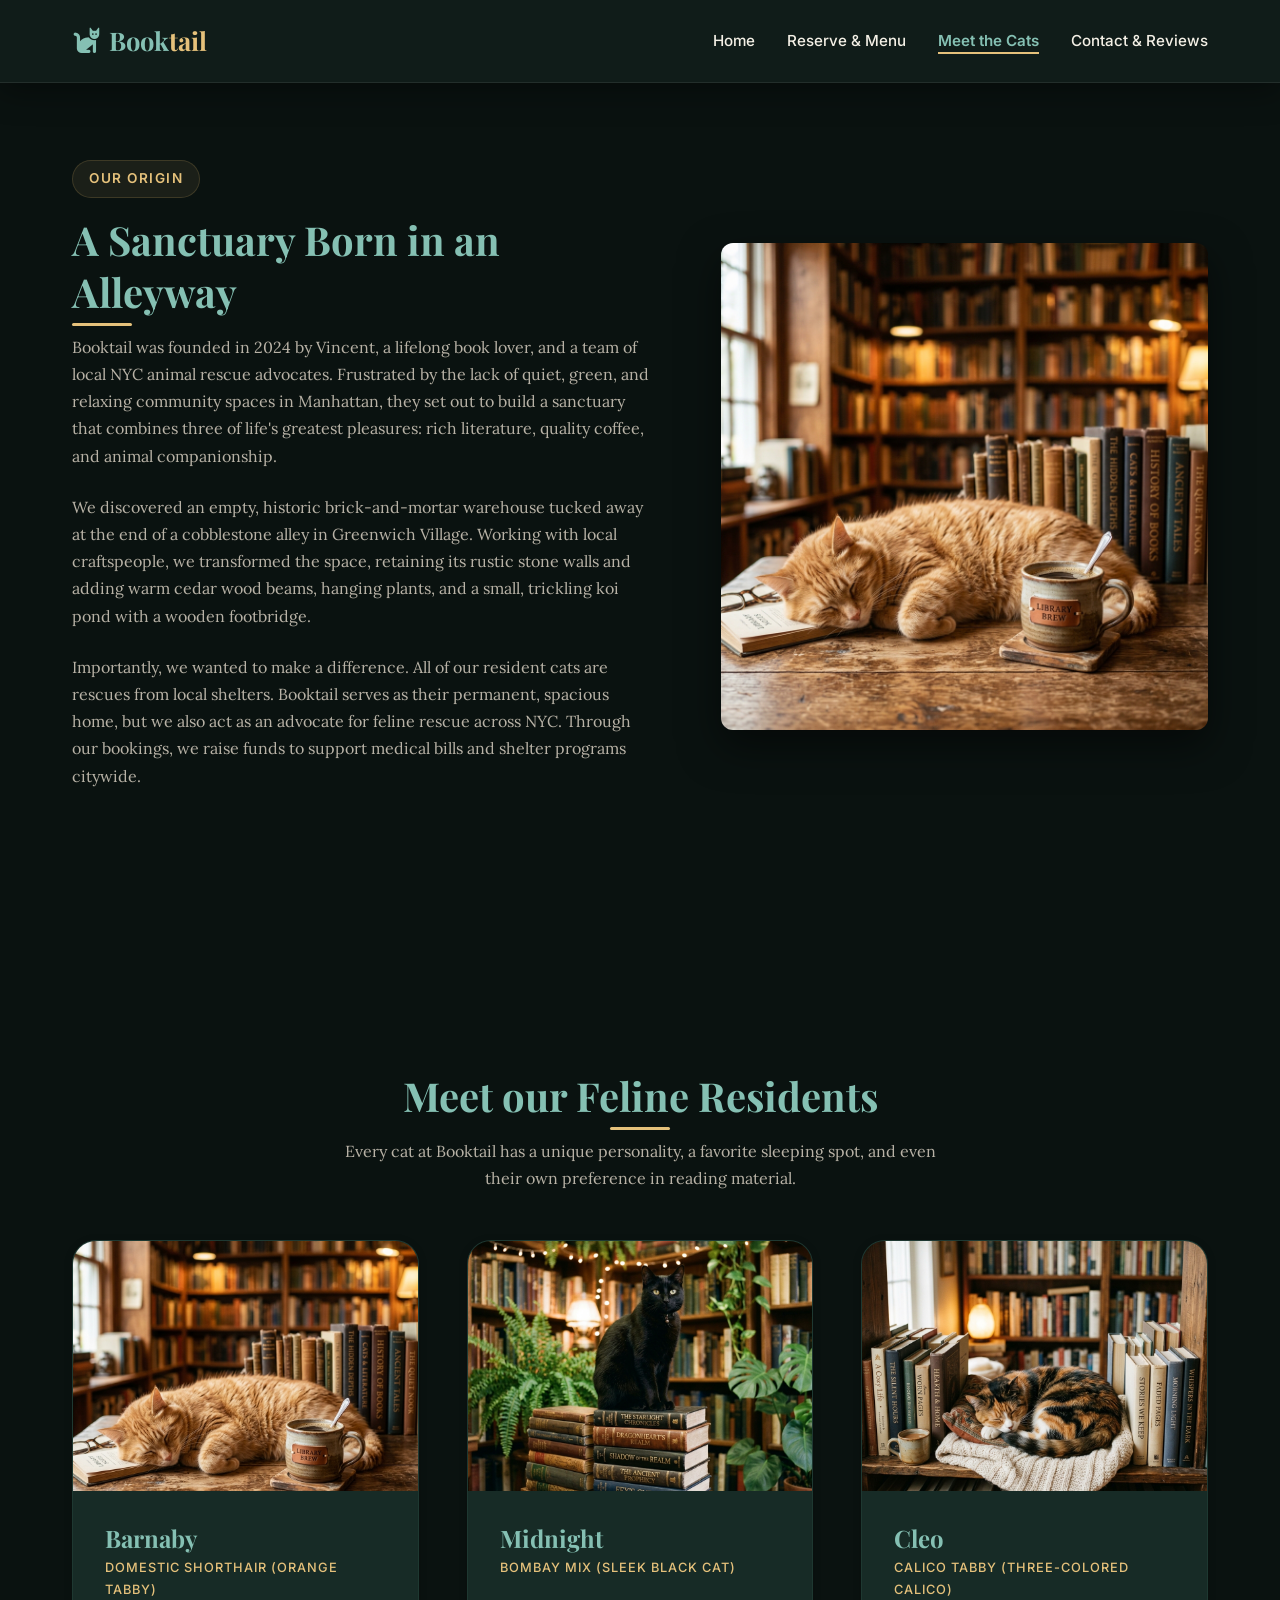
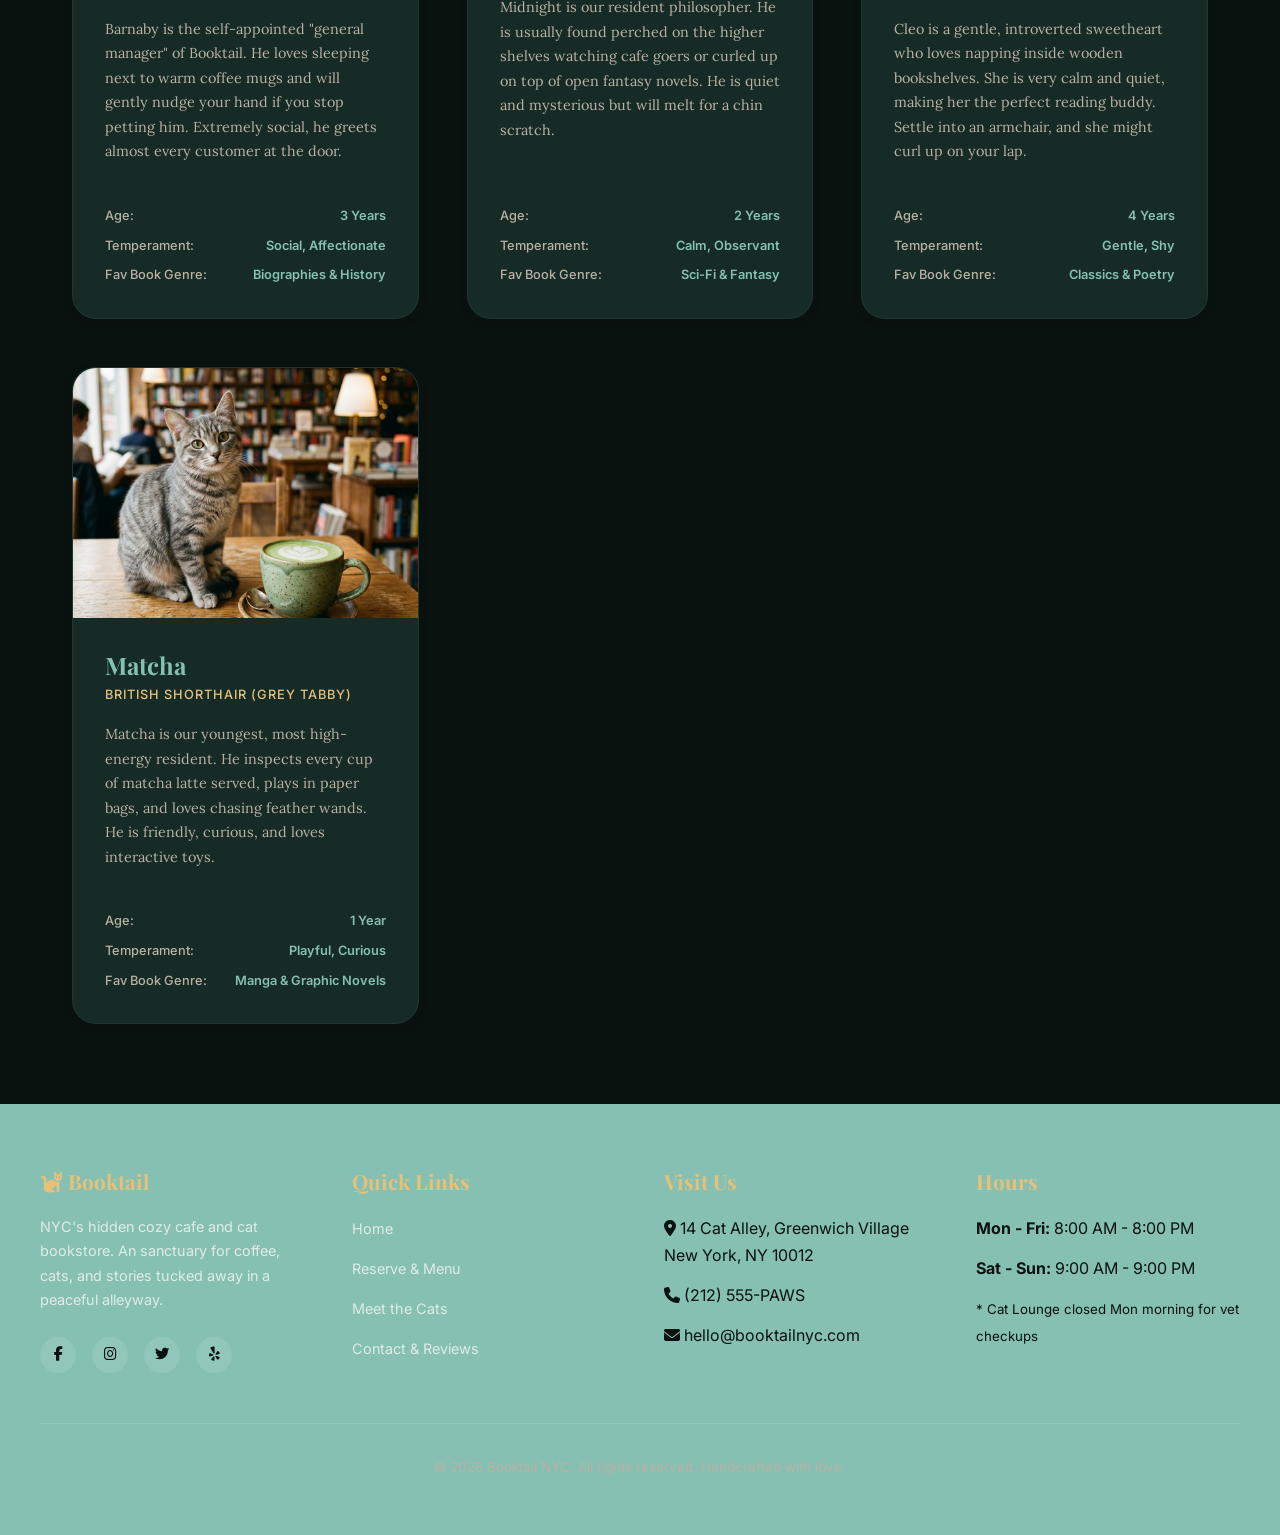
==== commit 859c5a1d: "style: remove flexbox gap in logo to fix Booktail visual spacing" ====
--- a/about.html
+++ b/about.html
@@ -5,7 +5,7 @@
   <meta name="viewport" content="width=device-width, initial-scale=1.0">
   <title>About Us & Meet the Cats | Booktail NYC</title>
   <meta name="description" content="Read the story of Booktail NYC and meet our resident rescue cats including Barnaby, Midnight, Cleo, and Matcha.">
-  <link rel="stylesheet" href="styles.css">
+  <link rel="stylesheet" href="styles.css?v=3">
   <link rel="stylesheet" href="https://cdnjs.cloudflare.com/ajax/libs/font-awesome/6.4.0/css/all.min.css">
 </head>
 <body>
--- a/styles.css
+++ b/styles.css
@@ -220,7 +220,10 @@
   color: var(--color-primary);
   display: flex;
   align-items: center;
-  gap: 0.5rem;
+}
+
+.logo i {
+  margin-right: 0.5rem;
 }
 
 .logo span {
@@ -371,7 +374,7 @@
   min-height: 550px;
   display: flex;
   align-items: center;
-  color: var(--color-white);
+  color: var(--color-text);
   padding: 0;
   overflow: hidden;
   background-color: var(--color-primary);
@@ -406,13 +409,13 @@
 }
 
 .hero-content h1 {
-  color: #FDFBF7;
+  color: var(--color-text);
   margin-bottom: 1.5rem;
   text-shadow: 0 2px 10px rgba(0, 0, 0, 0.3);
 }
 
 .hero-content p {
-  color: rgba(253, 251, 247, 0.9);
+  color: var(--color-text);
   font-size: clamp(1.1rem, 2vw, 1.3rem);
   margin-bottom: 2.5rem;
   max-width: 650px;
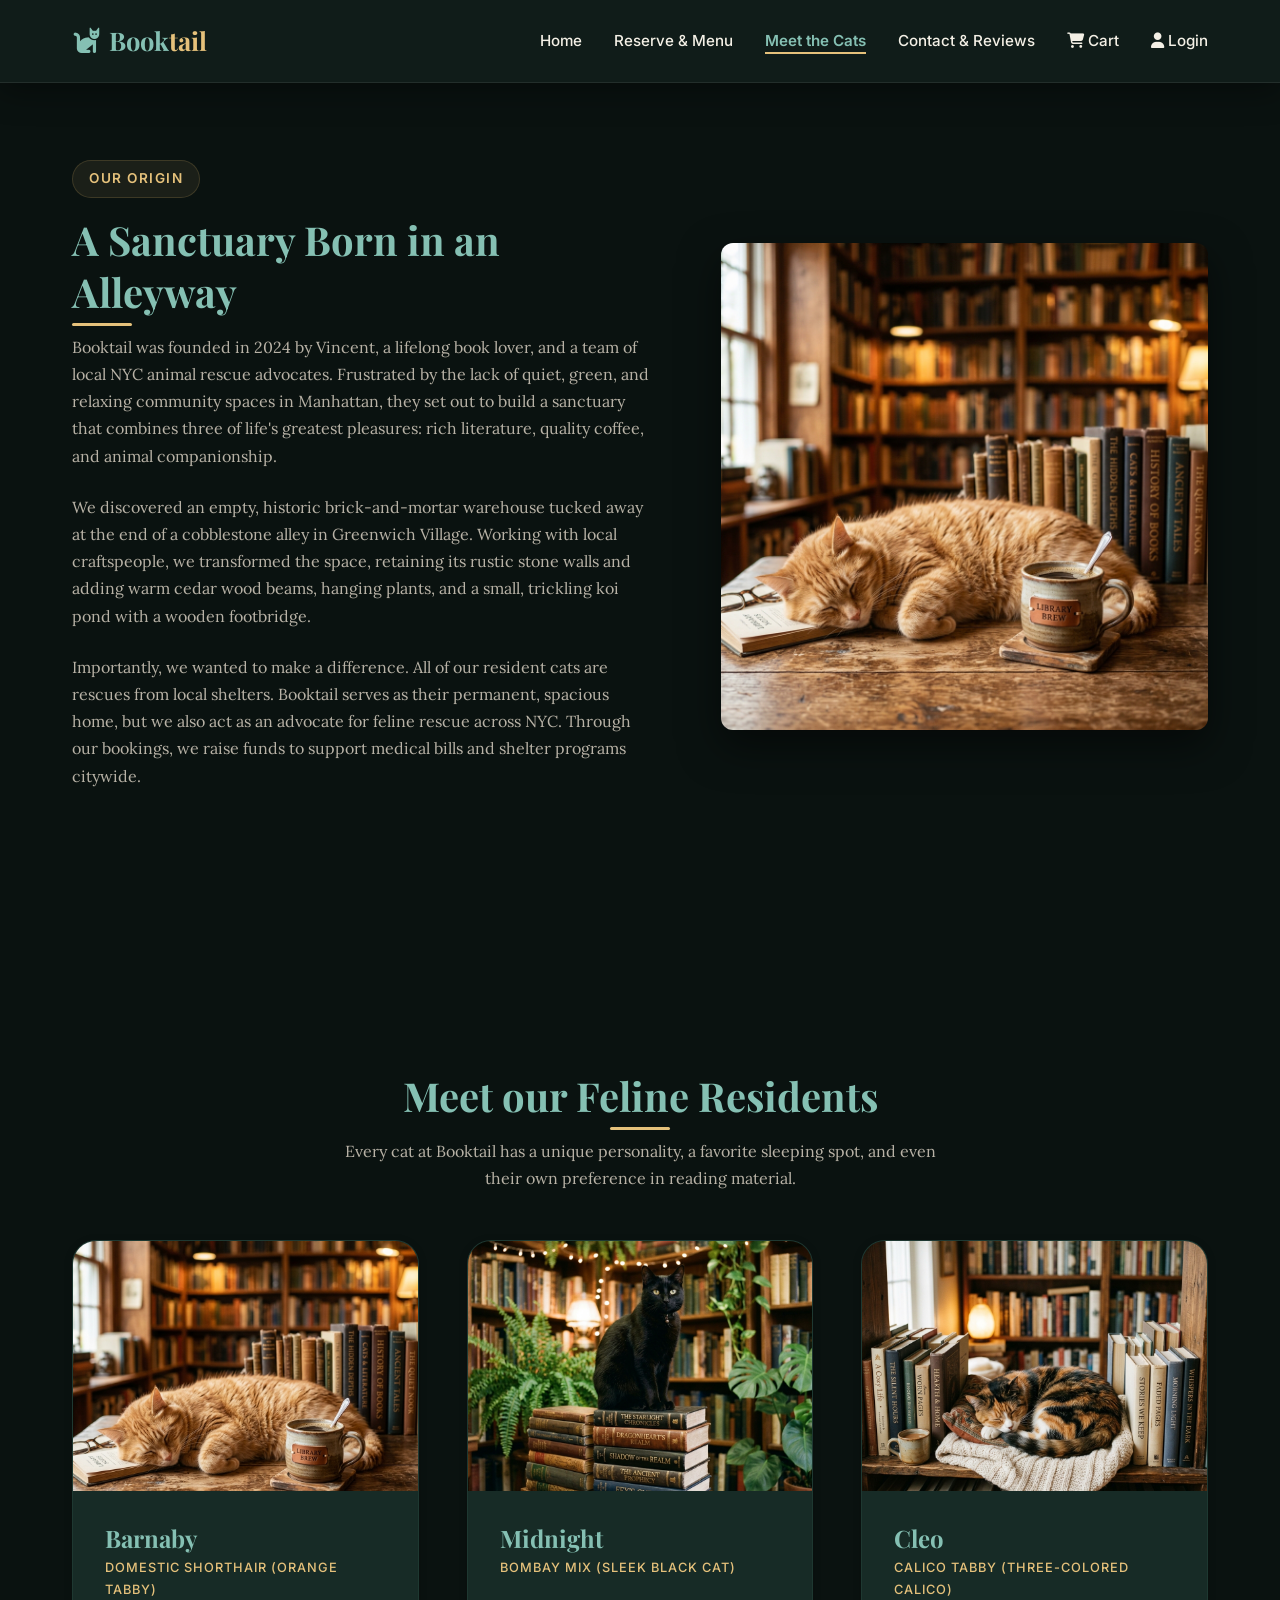
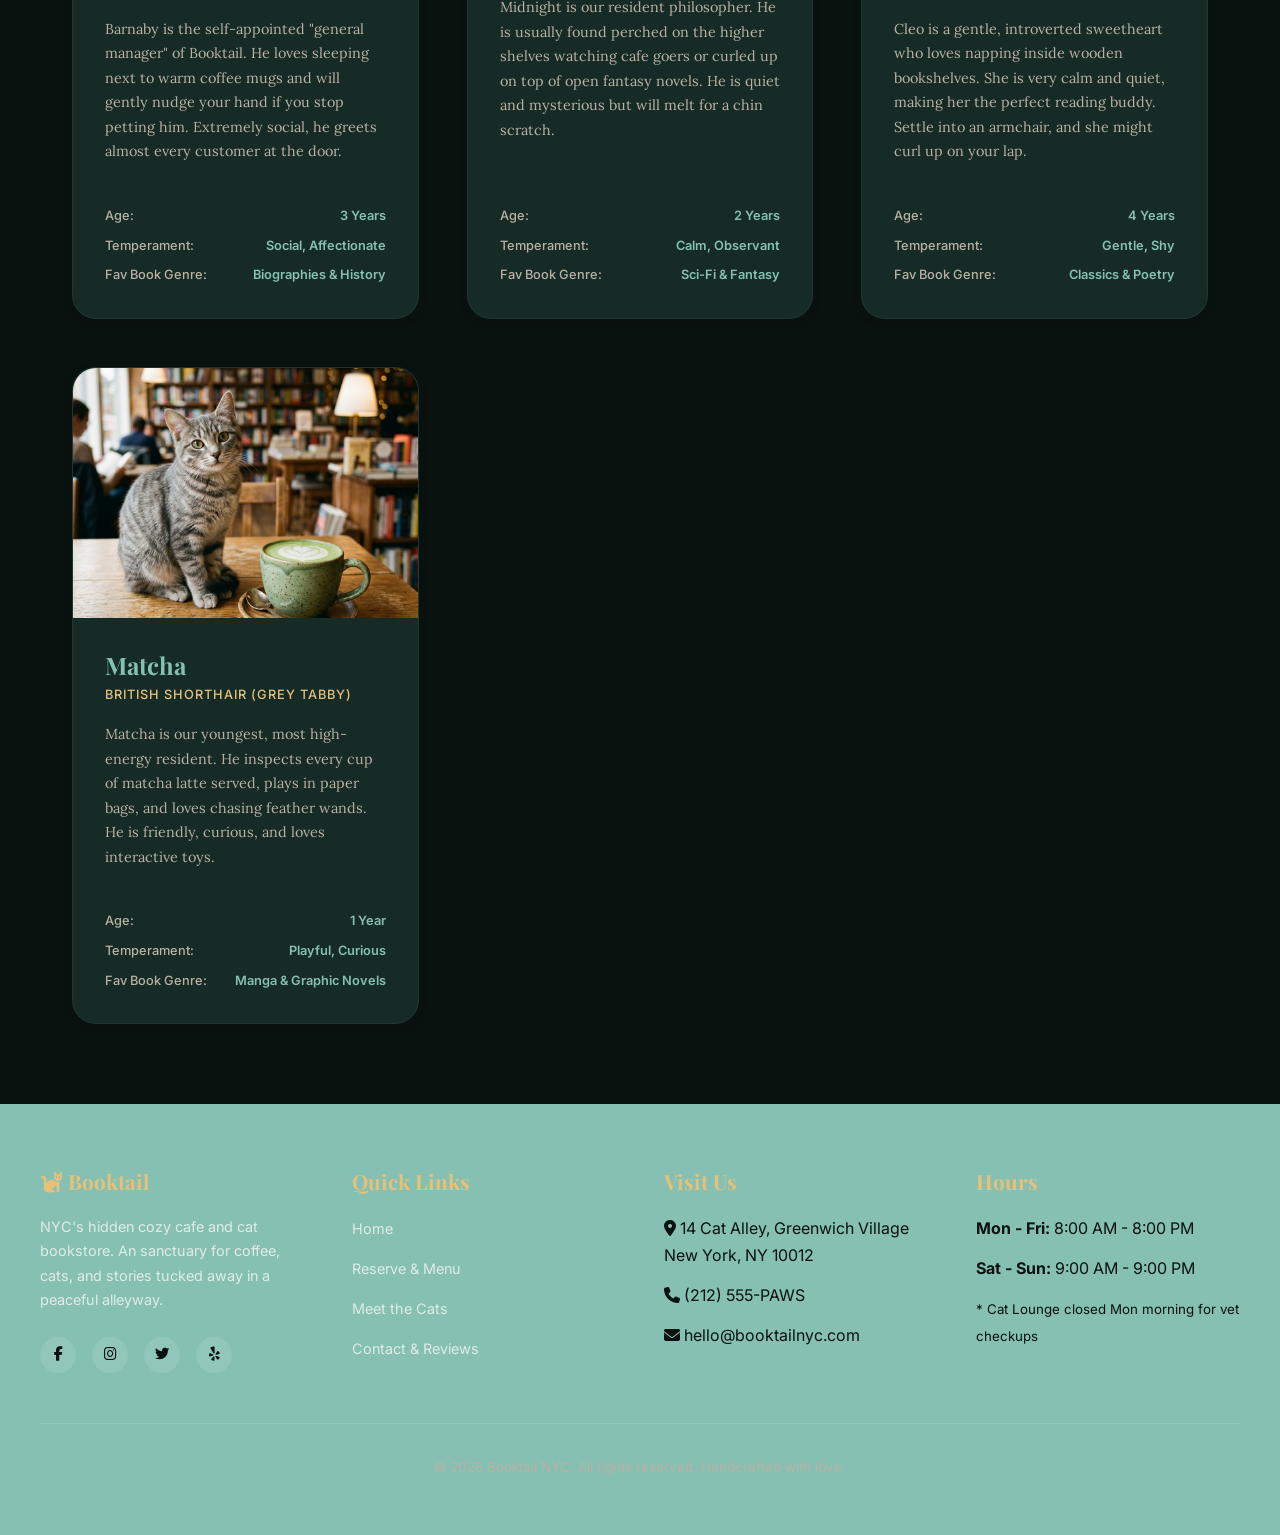
==== commit d275dfde: "feat: implement e-commerce cart sync, user login/signup, checkout validation, and profile order hist" ====
--- a/about.html
+++ b/about.html
@@ -5,7 +5,7 @@
   <meta name="viewport" content="width=device-width, initial-scale=1.0">
   <title>About Us & Meet the Cats | Booktail NYC</title>
   <meta name="description" content="Read the story of Booktail NYC and meet our resident rescue cats including Barnaby, Midnight, Cleo, and Matcha.">
-  <link rel="stylesheet" href="styles.css?v=3">
+  <link rel="stylesheet" href="styles.css?v=4">
   <link rel="stylesheet" href="https://cdnjs.cloudflare.com/ajax/libs/font-awesome/6.4.0/css/all.min.css">
 </head>
 <body>
@@ -24,6 +24,13 @@
         <li><a href="reserve.html" id="link-reserve">Reserve & Menu</a></li>
         <li><a href="about.html" class="active" id="link-about">Meet the Cats</a></li>
         <li><a href="contact.html" id="link-contact">Contact & Reviews</a></li>
+        <li>
+          <a href="cart.html" id="link-cart" style="position: relative;">
+            <i class="fa-solid fa-cart-shopping"></i> Cart
+            <span id="nav-cart-badge" style="position: absolute; top: -8px; right: -12px; background: var(--accent-gold); color: var(--color-text-dark); font-size: 0.7rem; font-weight: bold; border-radius: 50%; padding: 2px 6px; display: none;">0</span>
+          </a>
+        </li>
+        <li><a href="login.html" id="link-login-profile"><i class="fa-solid fa-user"></i> Login</a></li>
       </ul>
     </nav>
   </header>
--- a/styles.css
+++ b/styles.css
@@ -789,6 +789,7 @@
 }
 
 .book-card.fantasy::before { background-color: #7B1FA2; }
+.book-card.scifi::before { background-color: #00897B; }
 .book-card.classic::before { background-color: #388E3C; }
 .book-card.thriller::before { background-color: #D32F2F; }
 .book-card.nonfiction::before { background-color: #F57C00; }
@@ -1360,3 +1361,330 @@
     display: none;
   }
 }
+
+/* 10. Unified Shopping Cart, Checkout & User Dashboard Styles */
+
+/* Navigation Cart Badge */
+#nav-cart-badge {
+  box-shadow: 0 2px 6px rgba(0,0,0,0.3);
+  pointer-events: none;
+}
+
+/* Checkout Page Cart List */
+.checkout-cart-list {
+  padding: 0;
+  margin: 0;
+}
+
+.checkout-item-card {
+  display: flex;
+  justify-content: space-between;
+  align-items: center;
+  background-color: var(--bg-secondary);
+  border: 1px solid rgba(94, 163, 148, 0.1);
+  border-radius: var(--border-radius-md);
+  padding: 1.5rem;
+  margin-bottom: 1.2rem;
+  transition: var(--transition-smooth);
+  gap: 1.5rem;
+}
+
+.checkout-item-card:hover {
+  border-color: rgba(94, 163, 148, 0.25);
+  transform: translateY(-2px);
+  box-shadow: var(--shadow-sm);
+}
+
+.checkout-item-info {
+  display: flex;
+  flex-direction: column;
+  gap: 0.3rem;
+  flex-grow: 1;
+}
+
+.checkout-item-title-row {
+  display: flex;
+  align-items: center;
+  gap: 0.8rem;
+  flex-wrap: wrap;
+}
+
+.checkout-item-title {
+  font-family: var(--font-heading);
+  font-size: 1.15rem;
+  font-weight: 600;
+  color: var(--color-primary);
+}
+
+.item-badge {
+  font-family: var(--font-ui);
+  font-size: 0.65rem;
+  font-weight: 600;
+  text-transform: uppercase;
+  letter-spacing: 0.5px;
+  padding: 0.2rem 0.6rem;
+  border-radius: 4px;
+}
+
+.item-badge.food {
+  background-color: rgba(229, 193, 123, 0.1);
+  color: var(--accent-gold);
+}
+
+.item-badge.book {
+  background-color: rgba(94, 163, 148, 0.15);
+  color: var(--color-primary);
+}
+
+.item-badge.booking {
+  background-color: rgba(94, 163, 148, 0.15);
+  color: var(--color-primary);
+  border: 1px solid rgba(94, 163, 148, 0.3);
+}
+
+.checkout-item-meta {
+  font-size: 0.85rem;
+  color: var(--color-text-light);
+  line-height: 1.5;
+}
+
+.checkout-item-actions {
+  display: flex;
+  align-items: center;
+  gap: 1.2rem;
+}
+
+/* Quantity selector */
+.qty-adjuster {
+  display: flex;
+  align-items: center;
+  background-color: var(--bg-primary);
+  border: 1px solid rgba(94, 163, 148, 0.2);
+  border-radius: 50px;
+  overflow: hidden;
+}
+
+.qty-adjuster-btn {
+  background: none;
+  border: none;
+  color: var(--color-text);
+  padding: 0.4rem 0.8rem;
+  cursor: pointer;
+  font-size: 0.8rem;
+  transition: var(--transition-smooth);
+}
+
+.qty-adjuster-btn:hover {
+  background-color: var(--color-secondary);
+  color: var(--color-text-dark);
+}
+
+.qty-adjuster-val {
+  font-family: var(--font-ui);
+  font-size: 0.85rem;
+  font-weight: bold;
+  padding: 0 0.5rem;
+  min-width: 25px;
+  text-align: center;
+}
+
+.checkout-item-price {
+  font-family: var(--font-ui);
+  font-weight: 600;
+  font-size: 1.1rem;
+  color: var(--accent-gold);
+  min-width: 70px;
+  text-align: right;
+}
+
+.checkout-item-remove {
+  background: none;
+  border: none;
+  color: var(--color-danger);
+  cursor: pointer;
+  font-size: 1.1rem;
+  transition: var(--transition-smooth);
+  padding: 0.2rem;
+}
+
+.checkout-item-remove:hover {
+  transform: scale(1.2);
+}
+
+/* User Profile Order History Dashboard */
+.order-history-list {
+  display: flex;
+  flex-direction: column;
+  gap: 1.5rem;
+}
+
+.order-history-item {
+  background-color: var(--bg-secondary);
+  border: 1px solid rgba(94, 163, 148, 0.1);
+  border-radius: var(--border-radius-md);
+  overflow: hidden;
+  transition: var(--transition-smooth);
+}
+
+.order-history-item:hover {
+  border-color: rgba(94, 163, 148, 0.25);
+  box-shadow: var(--shadow-sm);
+}
+
+.order-item-header {
+  display: flex;
+  justify-content: space-between;
+  align-items: center;
+  padding: 1.5rem;
+  cursor: pointer;
+  user-select: none;
+  background-color: rgba(23, 43, 38, 0.3);
+}
+
+.order-item-summary {
+  display: flex;
+  flex-direction: column;
+  gap: 0.3rem;
+}
+
+.order-id-row {
+  display: flex;
+  align-items: center;
+  gap: 0.8rem;
+  flex-wrap: wrap;
+}
+
+.order-id {
+  font-family: var(--font-ui);
+  font-size: 0.95rem;
+  font-weight: bold;
+  color: var(--color-primary);
+}
+
+.order-date {
+  font-size: 0.8rem;
+  color: var(--color-text-light);
+}
+
+.order-meta-total {
+  font-family: var(--font-ui);
+  font-size: 0.95rem;
+  font-weight: 500;
+  color: var(--color-text);
+}
+
+.order-meta-total span {
+  font-weight: bold;
+  color: var(--accent-gold);
+}
+
+.order-toggle-icon {
+  font-size: 1.2rem;
+  color: var(--color-primary);
+  transition: var(--transition-smooth);
+}
+
+.order-history-item.expanded .order-toggle-icon {
+  transform: rotate(180deg);
+  color: var(--accent-gold);
+}
+
+.order-item-details {
+  display: none;
+  padding: 2rem 1.5rem;
+  border-top: 1px solid rgba(94, 163, 148, 0.15);
+  background-color: rgba(10, 18, 16, 0.5);
+}
+
+.order-history-item.expanded .order-item-details {
+  display: block;
+}
+
+.order-details-table {
+  width: 100%;
+  border-collapse: collapse;
+  font-family: var(--font-ui);
+  font-size: 0.85rem;
+}
+
+.order-details-table th, 
+.order-details-table td {
+  padding: 0.8rem 1rem;
+  text-align: left;
+}
+
+.order-details-table th {
+  color: var(--color-primary);
+  font-weight: 600;
+  border-bottom: 1px solid rgba(255, 255, 255, 0.1);
+  text-transform: uppercase;
+  font-size: 0.75rem;
+  letter-spacing: 0.5px;
+}
+
+.order-details-table td {
+  color: var(--color-text-light);
+  border-bottom: 1px dashed rgba(255, 255, 255, 0.05);
+}
+
+.order-details-table tr:last-child td {
+  border-bottom: none;
+}
+
+.order-details-table .cell-total {
+  font-weight: bold;
+  color: var(--accent-gold);
+  text-align: right;
+}
+
+.order-details-table .cell-qty {
+  text-align: center;
+}
+
+.order-details-table .cell-header-qty {
+  text-align: center;
+}
+
+.order-details-table .cell-header-total {
+  text-align: right;
+}
+
+.status-badge {
+  font-family: var(--font-ui);
+  font-size: 0.65rem;
+  font-weight: 600;
+  padding: 0.2rem 0.6rem;
+  border-radius: 4px;
+  text-transform: uppercase;
+}
+
+.status-badge.confirmed {
+  background-color: rgba(82, 183, 110, 0.1);
+  color: var(--color-success);
+  border: 1px solid rgba(82, 183, 110, 0.3);
+}
+
+/* Card Number Input Spacing Helper */
+#card-number, #card-expiry {
+  letter-spacing: 1.5px;
+}
+
+/* Mobile responsive fixes */
+@media (max-width: 768px) {
+  .checkout-item-card {
+    flex-direction: column;
+    align-items: stretch;
+    gap: 1rem;
+  }
+  
+  .checkout-item-actions {
+    justify-content: space-between;
+    border-top: 1px dashed rgba(255, 255, 255, 0.05);
+    padding-top: 0.8rem;
+  }
+  
+  .checkout-item-price {
+    text-align: left;
+  }
+}
+
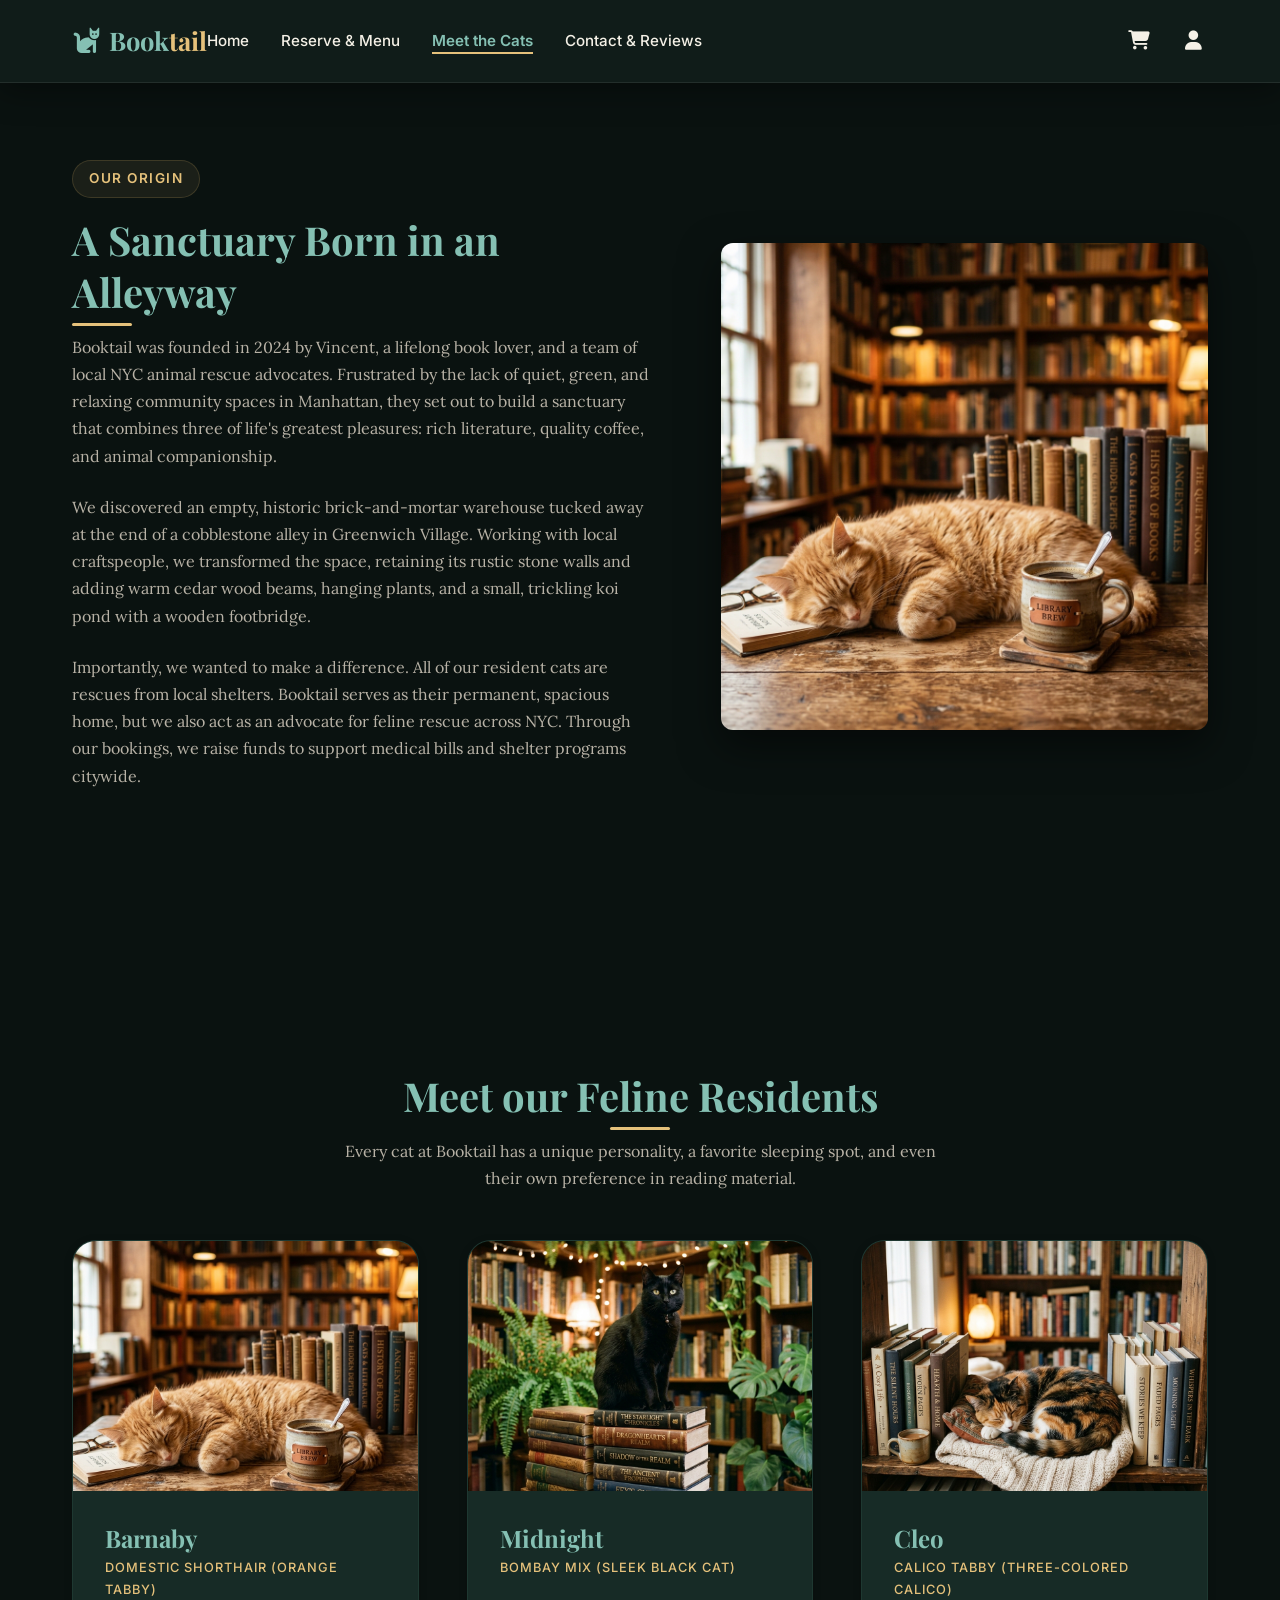
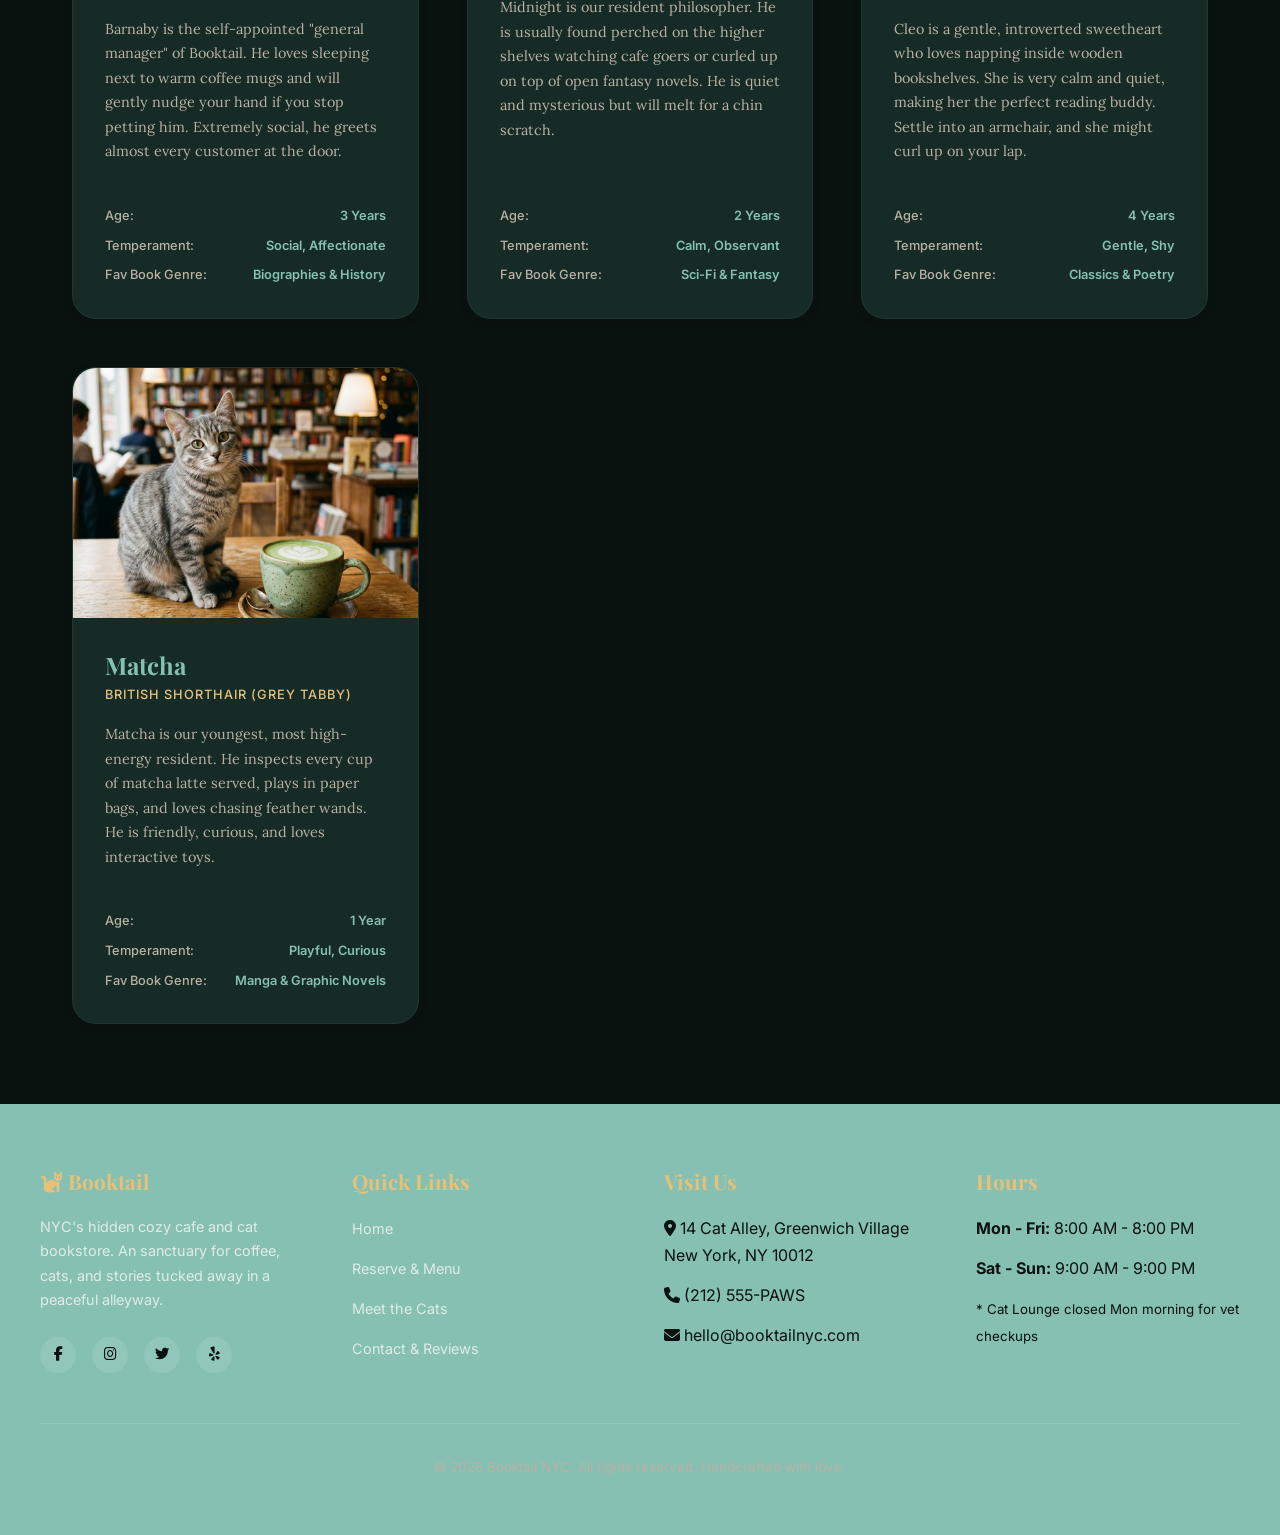
==== commit 1bbfac09: "style: relocate cart and profile buttons to top-right actions container with icons only" ====
--- a/about.html
+++ b/about.html
@@ -16,22 +16,24 @@
       <a href="index.html" class="logo" id="nav-logo">
         <i class="fa-solid fa-cat"></i> Book<span>tail</span>
       </a>
-      <button class="menu-toggle" id="mobile-menu-toggle" aria-label="Toggle Navigation Menu">
-        <i class="fa-solid fa-bars"></i>
-      </button>
       <ul class="nav-links" id="nav-links-menu">
         <li><a href="index.html" id="link-home">Home</a></li>
         <li><a href="reserve.html" id="link-reserve">Reserve & Menu</a></li>
         <li><a href="about.html" class="active" id="link-about">Meet the Cats</a></li>
         <li><a href="contact.html" id="link-contact">Contact & Reviews</a></li>
-        <li>
-          <a href="cart.html" id="link-cart" style="position: relative;">
-            <i class="fa-solid fa-cart-shopping"></i> Cart
-            <span id="nav-cart-badge" style="position: absolute; top: -8px; right: -12px; background: var(--accent-gold); color: var(--color-text-dark); font-size: 0.7rem; font-weight: bold; border-radius: 50%; padding: 2px 6px; display: none;">0</span>
-          </a>
-        </li>
-        <li><a href="login.html" id="link-login-profile"><i class="fa-solid fa-user"></i> Login</a></li>
       </ul>
+      <div class="nav-actions">
+        <a href="cart.html" id="link-cart" style="position: relative;" aria-label="Cart">
+          <i class="fa-solid fa-cart-shopping"></i>
+          <span id="nav-cart-badge" style="position: absolute; top: -8px; right: -12px; background: var(--accent-gold); color: var(--color-text-dark); font-size: 0.7rem; font-weight: bold; border-radius: 50%; padding: 2px 6px; display: none;">0</span>
+        </a>
+        <a href="login.html" id="link-login-profile" aria-label="Login or Profile">
+          <i class="fa-solid fa-user"></i>
+        </a>
+      </div>
+      <button class="menu-toggle" id="mobile-menu-toggle" aria-label="Toggle Navigation Menu">
+        <i class="fa-solid fa-bars"></i>
+      </button>
     </nav>
   </header>
 
--- a/styles.css
+++ b/styles.css
@@ -267,6 +267,33 @@
   font-weight: 600;
 }
 
+.nav-actions {
+  display: flex;
+  align-items: center;
+  gap: 1.5rem;
+  margin-left: auto;
+}
+
+.nav-actions a {
+  color: var(--color-text);
+  font-size: 1.2rem;
+  position: relative;
+  transition: var(--transition-smooth);
+  padding: 0.35rem;
+  display: flex;
+  align-items: center;
+  justify-content: center;
+}
+
+.nav-actions a:hover {
+  color: var(--color-primary);
+  transform: translateY(-1px);
+}
+
+.nav-actions a.active {
+  color: var(--color-primary);
+}
+
 .menu-toggle {
   display: none;
   background: none;
@@ -1308,6 +1335,11 @@
 }
 
 @media (max-width: 768px) {
+  .nav-actions {
+    margin-left: auto;
+    margin-right: 1.5rem;
+  }
+  
   .nav-links {
     position: fixed;
     top: 75px;
